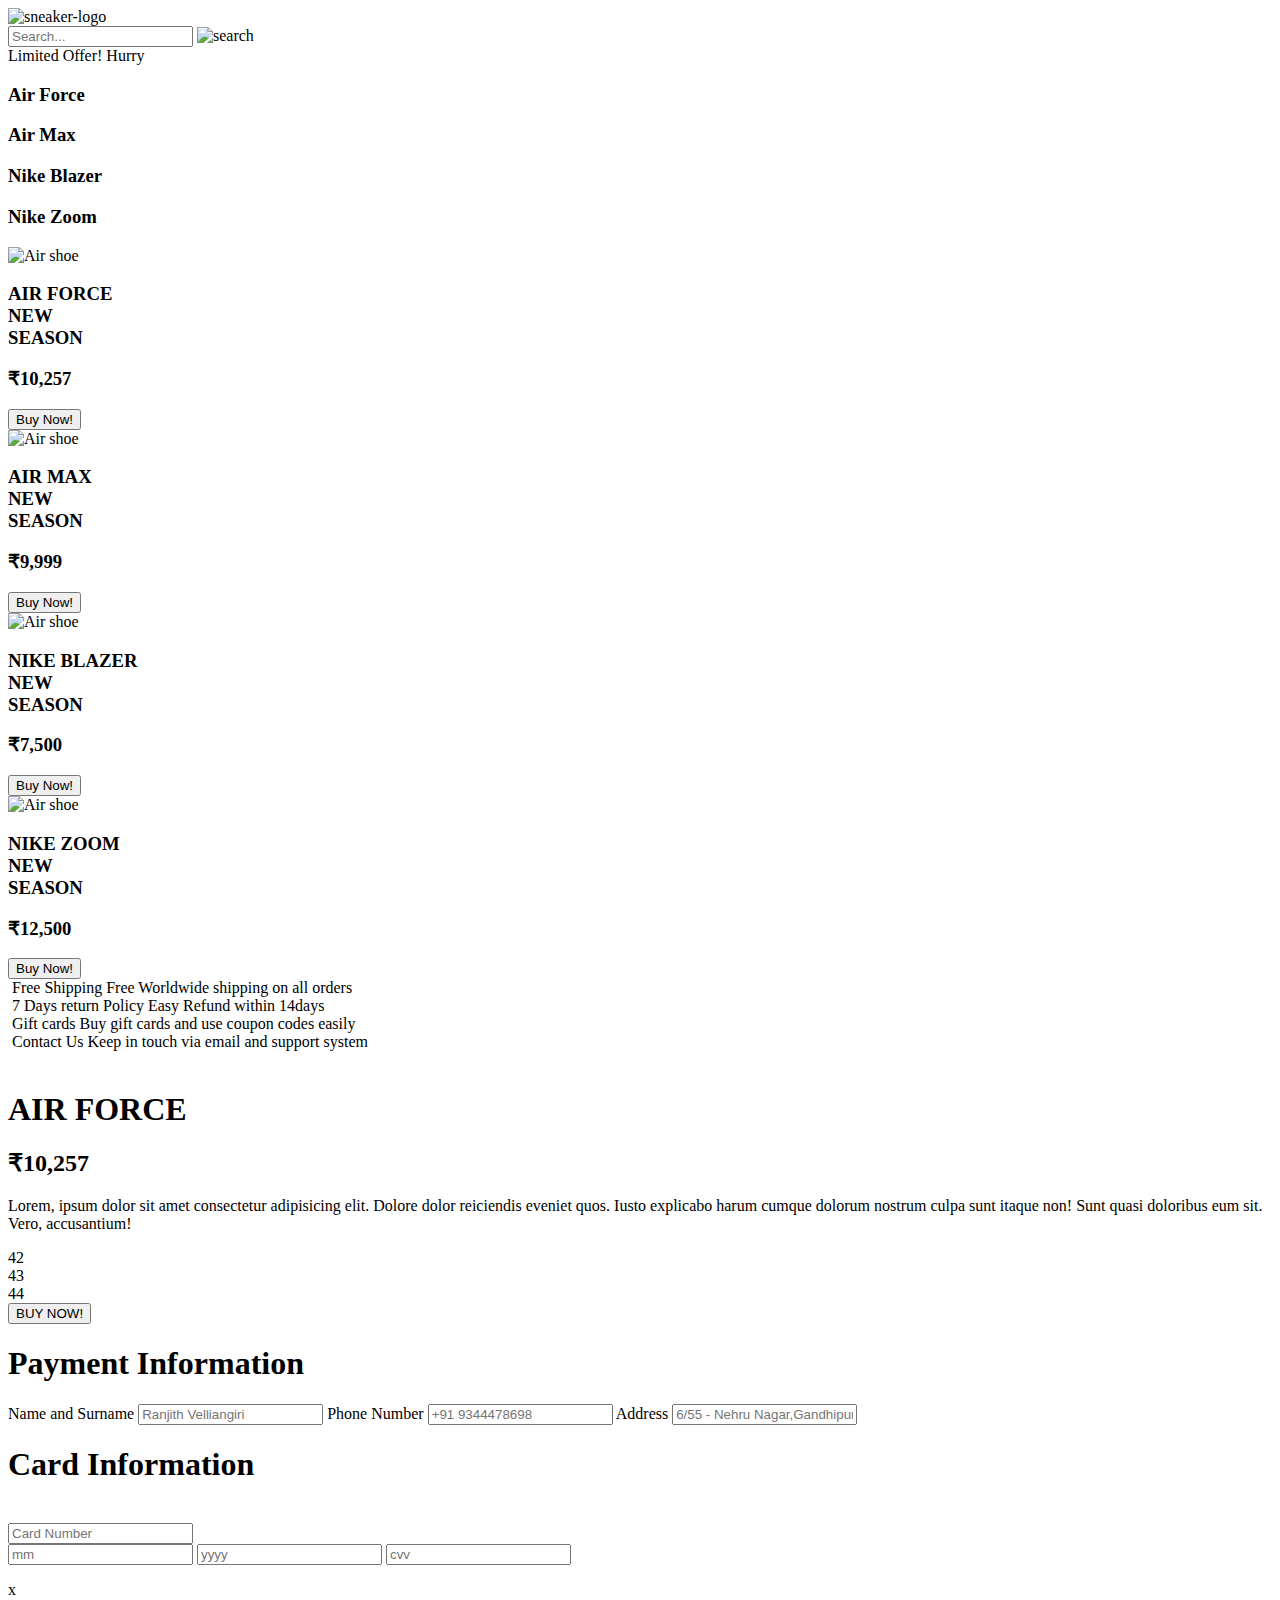
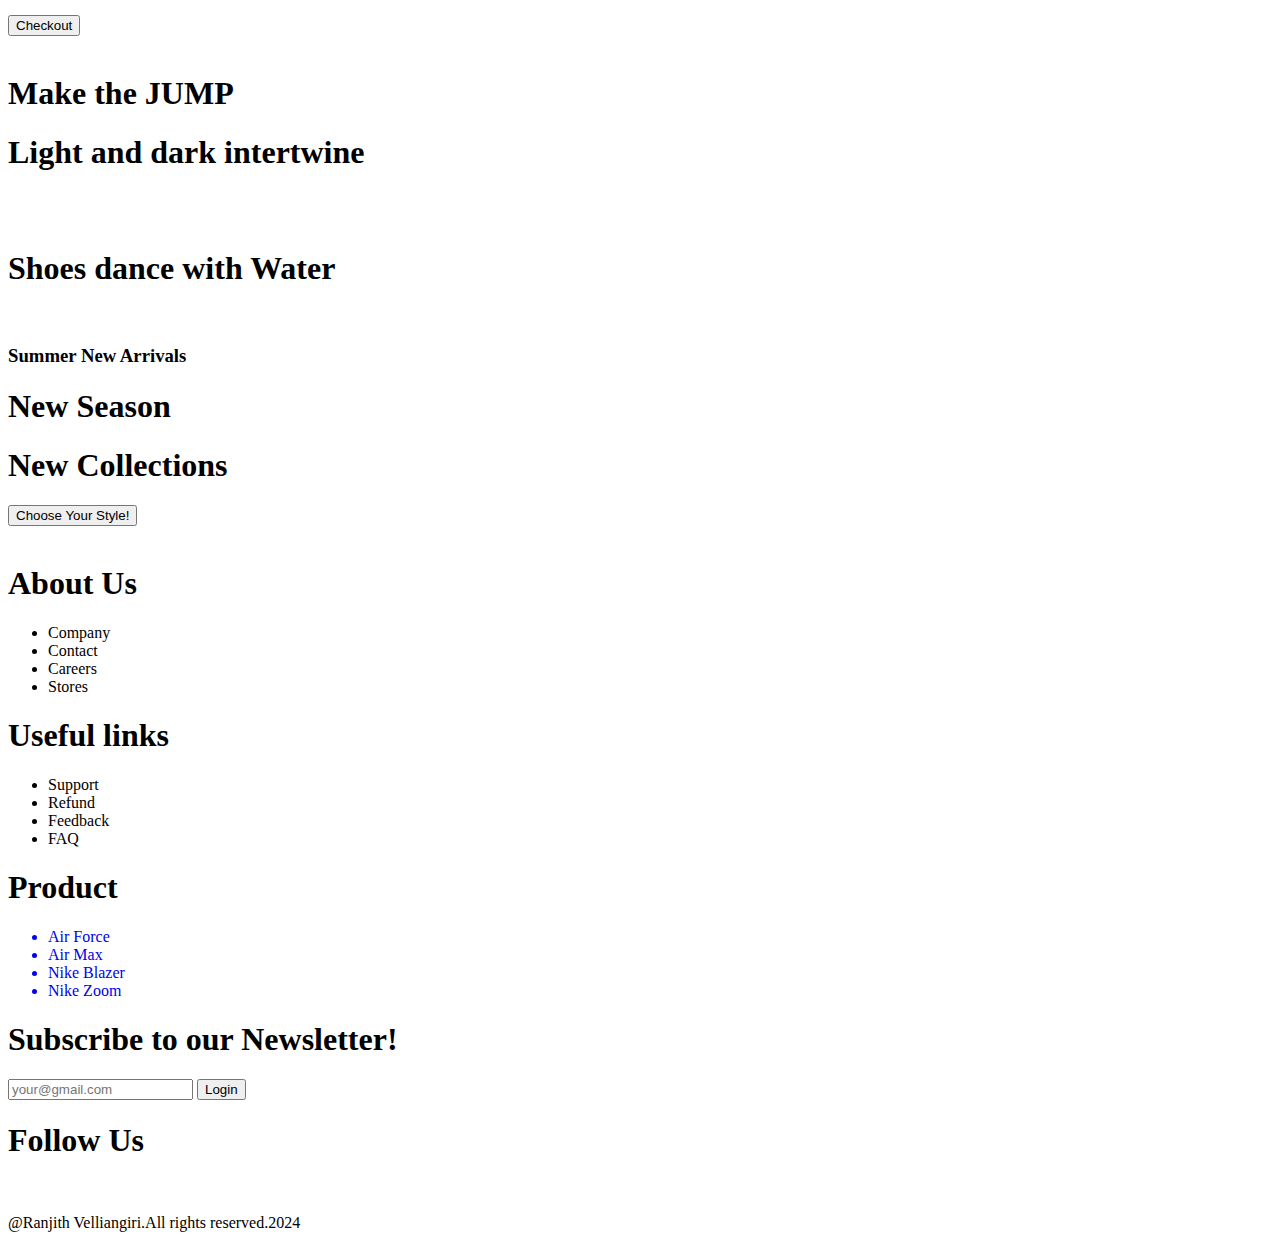
==== index.html @ 67de1637 "Add files via upload" ====
<!DOCTYPE html>
    <html lang="en">
        <head>
            <meta charset="UTF-8">
            <meta name="viewport" content="width=device-width initial-scale=1.0">
            <title>Nike Store</title>
            <link rel="stylesheet" href="E-Commerce/index.css">
        </head>
        <body>
            <nav id="nav">
                <div class="navTop">
                    <div class="navItem">
                        <img src="E-Commerce /image/logo.jpg" alt="sneaker-logo" class="logo">
                    </div>
                    <div class="navItem">
                        <div class="search">
                            <input type="search" placeholder="Search..." class="searchinput" id="input">
                            <img src="E-Commerce /image/search.jpg" alt="search" class="searchimage">
                        </div>
                    </div>
                    <div class="navItem">
                        <span>Limited Offer! Hurry</span>
                    </div>
                </div>
                <div class="navBottom">
                    <h3 class="menuitem">Air Force</h3>
                    <h3 class="menuitem">Air Max</h3>
                    <h3 class="menuitem">Nike Blazer</h3>
                    <h3 class="menuitem">Nike Zoom</h3>
                </div>
            </nav>
            
            <div class="slider">
                <div class="sliderwrapper">
                    <div class="slideritem">
                        <img src="E-Commerce /image/air-final.png" alt="Air shoe" class="slideimg">
                        <div class="sliderbg"></div>
                        <h3 class="slidertitle">AIR FORCE<br>NEW<br>SEASON</h3>
                        <h3 class="sliderprice">₹10,257</h3>
                        <a href="#product">
                        <button class="buybutton">Buy Now!</button>
                    </a>
                    </div>
                    <div class="slideritem">
                        <img src="E-Commerce /image/crater.png" alt="Air shoe" class="slideimg">
                        <div class="sliderbg"></div>
                        <h3 class="slidertitle">AIR MAX<br>NEW<br>SEASON</h3>
                        <h3 class="sliderprice">₹9,999</h3>
                        <a href="#product">
                        <button class="buybutton">Buy Now!</button>
                    </a>
                    </div>
                    <div class="slideritem">
                        <img src="E-Commerce /image/blazer.png" alt="Air shoe" class="slideimg">
                        <div class="sliderbg"></div>
                        <h3 class="slidertitle">NIKE BLAZER<br>NEW<br>SEASON</h3>
                        <h3 class="sliderprice">₹7,500</h3>
                        <a href="#product">
                        <button class="buybutton">Buy Now!</button>
                    </a>
                    </div>
                    <div class="slideritem">
                        <img src="E-Commerce /image/jordan.png" alt="Air shoe" class="slideimg">
                        <div class="sliderbg"></div>
                        <h3 class="slidertitle">NIKE ZOOM<br>NEW<br>SEASON</h3>
                        <h3 class="sliderprice">₹12,500</h3>
                        <a href="#product">
                        <button class="buybutton">Buy Now!</button>
                    </a>
                    </div>
                </div>
            </div>
            
            <div class="features">
                <div class="feature">
                    <img src="E-Commerce /image/shipping.png" alt="" class="featureimg">
                    <span class="featuretitle">Free Shipping</span>
                    <span class="featuredesc">Free Worldwide shipping on all orders</span>
                </div>
                <div class="feature">
                    <img src="E-Commerce /image/return.png" alt="" class="featureimg">
                    <span class="featuretitle">7 Days return Policy</span>
                    <span class="featuredesc">Easy Refund within 14days</span>
                </div>
                <div class="feature">
                    <img src="E-Commerce /image/gift.png" alt="" class="featureimg">
                    <span class="featuretitle">Gift cards</span>
                    <span class="featuredesc">Buy gift cards and use coupon codes easily</span>
                </div>
                <div class="feature">
                    <img src="E-Commerce /image/contact.png" alt="" class="featureimg">
                    <span class="featuretitle">Contact Us</span>
                    <span class="featuredesc">Keep in touch via email and support system</span>
                </div>
            </div>
            
            <div class="product" id="product">
                <img src="E-Commerce /image/air-final.png" alt="" class="productimg">
                <div class="productdetails">
                    <h1 class="productitle">AIR FORCE</h1>
                    <h2 class="productprice">₹10,257</h2>
                    <p class="productdesc">Lorem, ipsum dolor sit amet consectetur adipisicing elit. Dolore dolor reiciendis eveniet quos. Iusto explicabo harum cumque dolorum nostrum culpa sunt itaque non! Sunt quasi doloribus eum sit. Vero, accusantium!</p>
                
                <div class="colors">
                    <div class="color"></div>
                    <div class="color"></div>
                </div>
                <div class="sizes">
                    <div class="size">42</div>
                    <div class="size">43</div>
                    <div class="size">44</div>
                </div>
                <button class="productbutton">BUY NOW!</button>
            </div>
        </div>
        
        <div class="payment">
            <h1 class="paytitle">Payment Information</h1>
            <label>Name and Surname</label>
            <input type="text" placeholder="Ranjith Velliangiri" class="paymentinput">
            <label>Phone Number</label>
            <input type="text" placeholder="+91 9344478698" class="paymentinput">
            <label>Address</label>
            <input type="text" placeholder="6/55 - Nehru Nagar,Gandhipuram,Coimbatore,TamilNadu-641012" class="paymentinput">
            <h1 class="paytitle">Card Information</h1>
            <div class="cardicons">
                <img src="E-Commerce /image/visa.png" alt="" class="cardicon" width="40">
                <img src="E-Commerce /image/master.png" alt="" class="cardicon" width="40">
            </div>
            <input type="password" class="payinput" placeholder="Card Number">
            <div class="cardinfo">
                <input type="text" class="payinput-sm" placeholder="mm">
                <input type="text" class="payinput-sm" placeholder="yyyy">
                <input type="text" class="payinput-sm" placeholder="cvv">
                <p class="close">x</p>
            </div>
            <button class="paybutton">Checkout</button>
        </div>
        
        <div class="gallery">
            <div class="galleryitem">
                <img src="E-Commerce /image/gallery11.jpg" alt="" class="galleryimg">
                <h1 class="gallerytitle">Make the JUMP</h1>
            </div>
            <div class="galleryitem">
                <h1 class="gallerytitle">Light and dark intertwine</h1>
                <img src="E-Commerce /image/gallery22.jpg" alt="" class="galleryimg">
            </div>
            <div class="galleryitem">
                <img src="E-Commerce /image/gallery33.jpg" alt="" class="galleryimg">
                <h1 class="gallerytitle">Shoes dance with Water</h1>
            </div>
        </div>
        
        <div class="newseason">
            <div class="nsitem">
                <img src="E-Commerce /image/season1.jpg" alt="" class="nsimg">
            </div>
            <div class="nsitem">
                <h3 class="nstitle">Summer New Arrivals</h3>
                <h1 class="nstitle">New Season</h1>
                <h1 class="nstitle">New Collections</h1>
                <a href="#nav">
                <button class="nsbutton">Choose Your Style!</button>
            </a>
            </div>
            <div class="nsitem">
                <img src="E-Commerce /image/season2.jpg" alt="" class="nsimg">
            </div>
        </div>
        
        <footer>
            <div class="footerleft">
                <div class="fmenu">
                    <h1 class="menutitle">About Us</h1>
                    <ul class="flist">
                        <li class="listitem">Company</li>
                        <li class="listitem">Contact</li>
                        <li class="listitem">Careers</li>
                        <li class="listitem">Stores</li>
                    </ul>
                </div>
                
                <div class="fmenu">
                    <h1 class="menutitle">Useful links</h1>
                    <ul class="flist">
                        <li class="listitem">Support</li>
                        <li class="listitem">Refund</li>
                        <li class="listitem">Feedback</li>
                        <li class="listitem">FAQ</li>
                    </ul>
                </div>
                <div class="fmenu">
                    <h1 class="menutitle">Product</h1>
                    <ul class="flist">
                        <a href="#product" style="text-decoration: none;">
                        <li class="listitem1">Air Force</li>
                    </a>
                        <a href="#product" style="text-decoration: none;">
                        <li class="listitem1">Air Max</li>
                    </a>
                        <a href="#product" style="text-decoration: none;">
                        <li class="listitem1">Nike Blazer</li>
                    </a>
                        <a href="#product" style="text-decoration: none;">
                        <li class="listitem1">Nike Zoom</li>
                    </a>
                    </ul>
                </div>
            </div>
            <div class="footerright">
                <div class="footermenu">
                    <h1 class="footertitle">Subscribe to our Newsletter!</h1>
                    <input type="email" class="mail" placeholder="your@gmail.com">
                    <button class="footerbutton">Login</button>
                </div>
                <div class="footermenu">
                    <h1 class="footertitleimg">Follow Us</h1>
                    <img src="E-Commerce /image/twitter.png" alt="" class="footerimg">
                    <img src="E-Commerce /image/facebook.png" alt="" class="footerimg">
                    <img src="E-Commerce /image/instagram.png" alt="" class="footerimg">
                    <img src="E-Commerce /image/whatsapp.png" alt="" class="footerimg">
                </div>
                <p class="copyrights">@Ranjith Velliangiri.All rights reserved.2024</p>
            </div>
        </footer>
            <script src="E-Commerce/index.js"></script>
        </body>
    </html>
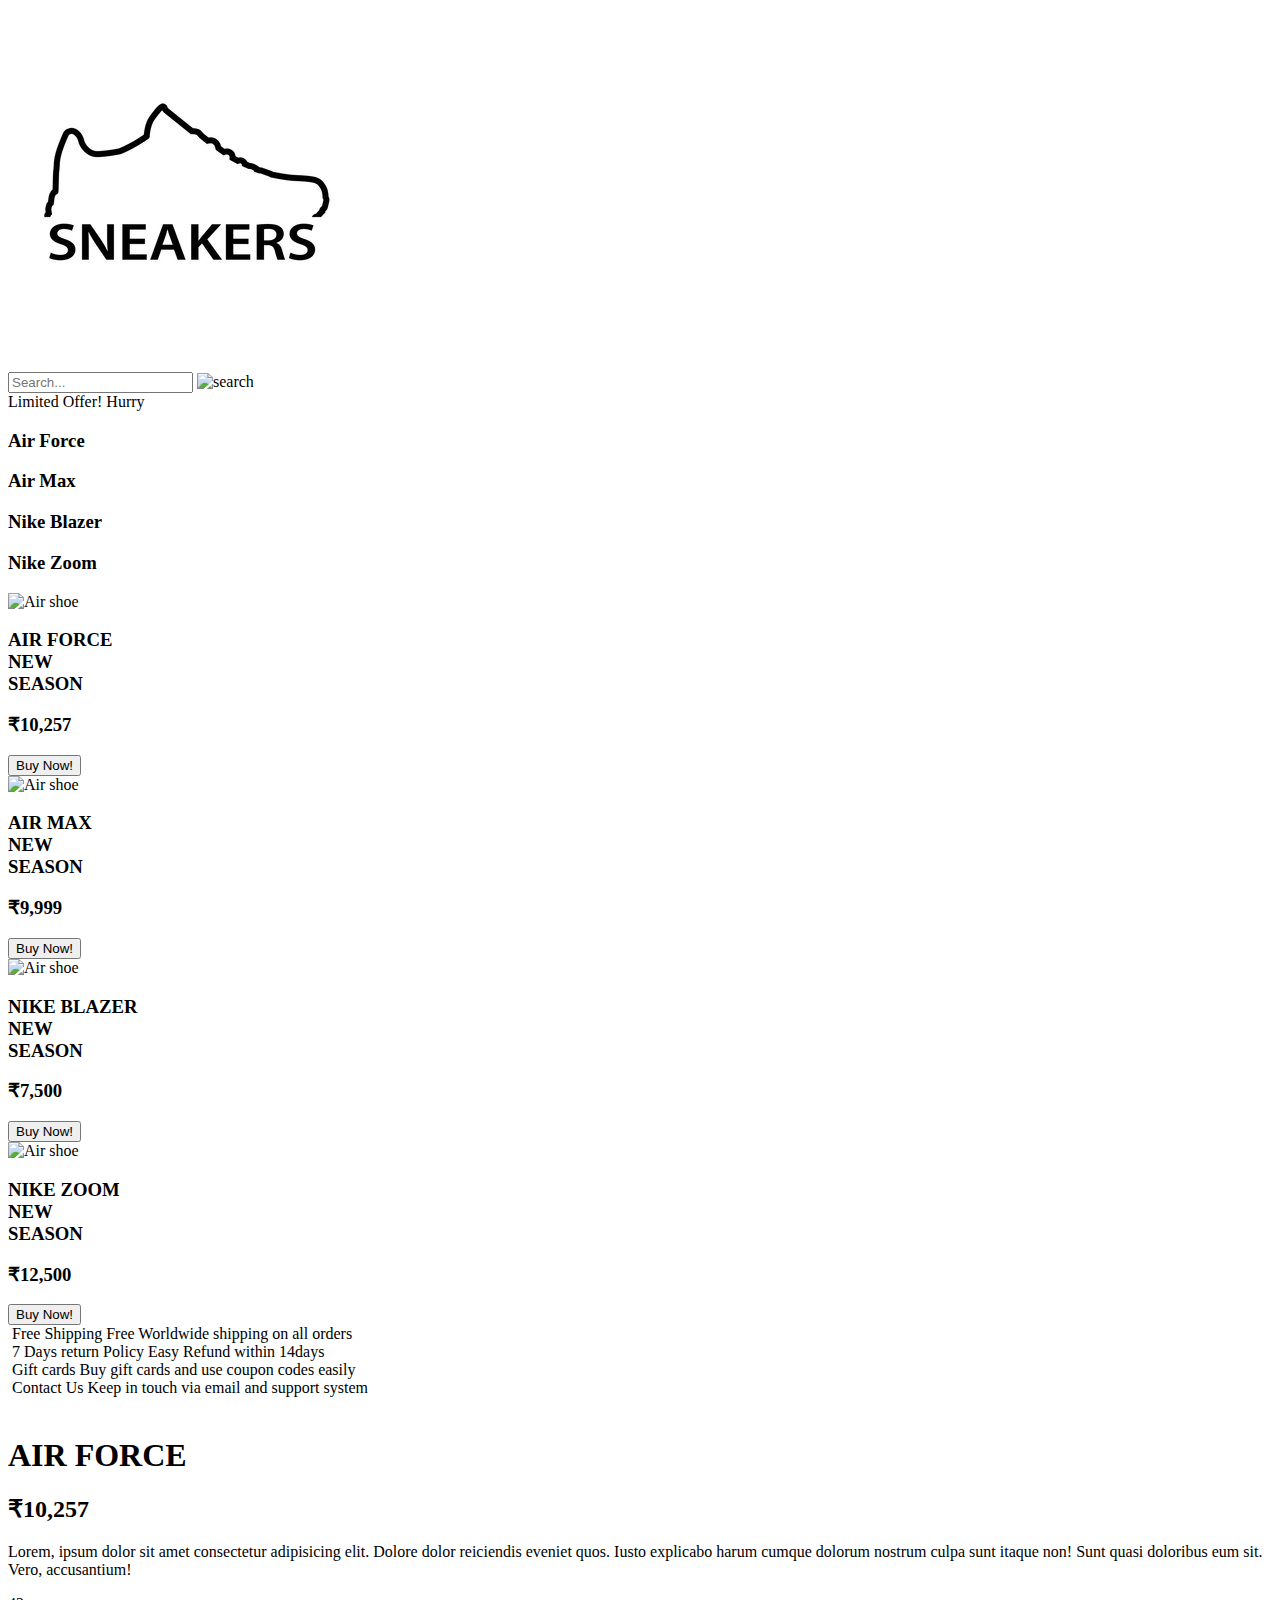
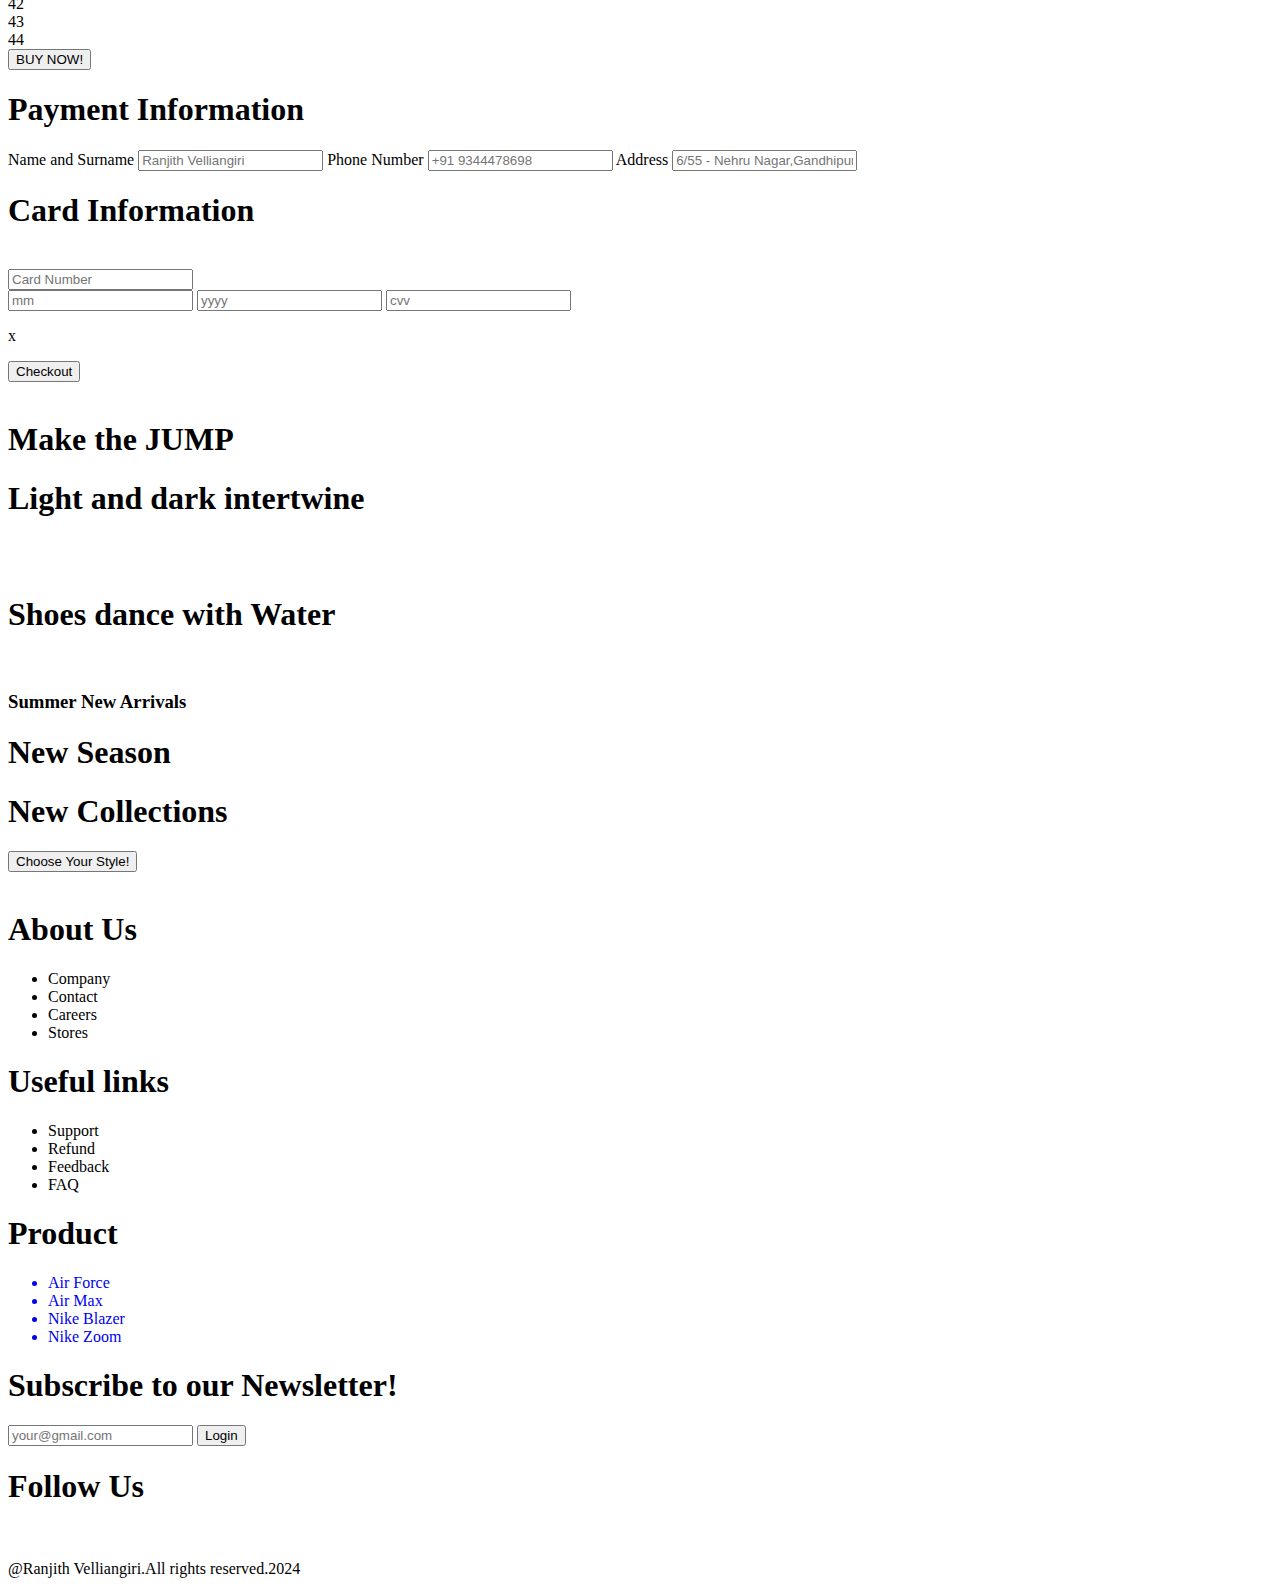
==== commit a8087dc9: "index.html" ====
--- a/index.html
+++ b/index.html
@@ -10,12 +10,12 @@
             <nav id="nav">
                 <div class="navTop">
                     <div class="navItem">
-                        <img src="E-Commerce /image/logo.jpg" alt="sneaker-logo" class="logo">
+                        <img src="/image/logo.jpg" alt="sneaker-logo" class="logo">
                     </div>
                     <div class="navItem">
                         <div class="search">
                             <input type="search" placeholder="Search..." class="searchinput" id="input">
-                            <img src="E-Commerce /image/search.jpg" alt="search" class="searchimage">
+                            <img src="E-Commerce/image/search.jpg" alt="search" class="searchimage">
                         </div>
                     </div>
                     <div class="navItem">
@@ -33,7 +33,7 @@
             <div class="slider">
                 <div class="sliderwrapper">
                     <div class="slideritem">
-                        <img src="E-Commerce /image/air-final.png" alt="Air shoe" class="slideimg">
+                        <img src="E-Commerce/image/air-final.png" alt="Air shoe" class="slideimg">
                         <div class="sliderbg"></div>
                         <h3 class="slidertitle">AIR FORCE<br>NEW<br>SEASON</h3>
                         <h3 class="sliderprice">₹10,257</h3>
@@ -42,7 +42,7 @@
                     </a>
                     </div>
                     <div class="slideritem">
-                        <img src="E-Commerce /image/crater.png" alt="Air shoe" class="slideimg">
+                        <img src="E-Commerce/image/crater.png" alt="Air shoe" class="slideimg">
                         <div class="sliderbg"></div>
                         <h3 class="slidertitle">AIR MAX<br>NEW<br>SEASON</h3>
                         <h3 class="sliderprice">₹9,999</h3>
@@ -51,7 +51,7 @@
                     </a>
                     </div>
                     <div class="slideritem">
-                        <img src="E-Commerce /image/blazer.png" alt="Air shoe" class="slideimg">
+                        <img src="E-Commerce/image/blazer.png" alt="Air shoe" class="slideimg">
                         <div class="sliderbg"></div>
                         <h3 class="slidertitle">NIKE BLAZER<br>NEW<br>SEASON</h3>
                         <h3 class="sliderprice">₹7,500</h3>
@@ -60,7 +60,7 @@
                     </a>
                     </div>
                     <div class="slideritem">
-                        <img src="E-Commerce /image/jordan.png" alt="Air shoe" class="slideimg">
+                        <img src="E-Commerce/image/jordan.png" alt="Air shoe" class="slideimg">
                         <div class="sliderbg"></div>
                         <h3 class="slidertitle">NIKE ZOOM<br>NEW<br>SEASON</h3>
                         <h3 class="sliderprice">₹12,500</h3>
@@ -73,29 +73,29 @@
             
             <div class="features">
                 <div class="feature">
-                    <img src="E-Commerce /image/shipping.png" alt="" class="featureimg">
+                    <img src="E-Commerce/image/shipping.png" alt="" class="featureimg">
                     <span class="featuretitle">Free Shipping</span>
                     <span class="featuredesc">Free Worldwide shipping on all orders</span>
                 </div>
                 <div class="feature">
-                    <img src="E-Commerce /image/return.png" alt="" class="featureimg">
+                    <img src="E-Commerce/image/return.png" alt="" class="featureimg">
                     <span class="featuretitle">7 Days return Policy</span>
                     <span class="featuredesc">Easy Refund within 14days</span>
                 </div>
                 <div class="feature">
-                    <img src="E-Commerce /image/gift.png" alt="" class="featureimg">
+                    <img src="E-Commerce/image/gift.png" alt="" class="featureimg">
                     <span class="featuretitle">Gift cards</span>
                     <span class="featuredesc">Buy gift cards and use coupon codes easily</span>
                 </div>
                 <div class="feature">
-                    <img src="E-Commerce /image/contact.png" alt="" class="featureimg">
+                    <img src="E-Commerce/image/contact.png" alt="" class="featureimg">
                     <span class="featuretitle">Contact Us</span>
                     <span class="featuredesc">Keep in touch via email and support system</span>
                 </div>
             </div>
             
             <div class="product" id="product">
-                <img src="E-Commerce /image/air-final.png" alt="" class="productimg">
+                <img src="E-Commerce/image/air-final.png" alt="" class="productimg">
                 <div class="productdetails">
                     <h1 class="productitle">AIR FORCE</h1>
                     <h2 class="productprice">₹10,257</h2>
@@ -124,8 +124,8 @@
             <input type="text" placeholder="6/55 - Nehru Nagar,Gandhipuram,Coimbatore,TamilNadu-641012" class="paymentinput">
             <h1 class="paytitle">Card Information</h1>
             <div class="cardicons">
-                <img src="E-Commerce /image/visa.png" alt="" class="cardicon" width="40">
-                <img src="E-Commerce /image/master.png" alt="" class="cardicon" width="40">
+                <img src="E-Commerce/image/visa.png" alt="" class="cardicon" width="40">
+                <img src="E-Commerce/image/master.png" alt="" class="cardicon" width="40">
             </div>
             <input type="password" class="payinput" placeholder="Card Number">
             <div class="cardinfo">
@@ -139,22 +139,22 @@
         
         <div class="gallery">
             <div class="galleryitem">
-                <img src="E-Commerce /image/gallery11.jpg" alt="" class="galleryimg">
+                <img src="E-Commerce/image/gallery11.jpg" alt="" class="galleryimg">
                 <h1 class="gallerytitle">Make the JUMP</h1>
             </div>
             <div class="galleryitem">
                 <h1 class="gallerytitle">Light and dark intertwine</h1>
-                <img src="E-Commerce /image/gallery22.jpg" alt="" class="galleryimg">
+                <img src="E-Commerce/image/gallery22.jpg" alt="" class="galleryimg">
             </div>
             <div class="galleryitem">
-                <img src="E-Commerce /image/gallery33.jpg" alt="" class="galleryimg">
+                <img src="E-Commerce/image/gallery33.jpg" alt="" class="galleryimg">
                 <h1 class="gallerytitle">Shoes dance with Water</h1>
             </div>
         </div>
         
         <div class="newseason">
             <div class="nsitem">
-                <img src="E-Commerce /image/season1.jpg" alt="" class="nsimg">
+                <img src="E-Commerce/image/season1.jpg" alt="" class="nsimg">
             </div>
             <div class="nsitem">
                 <h3 class="nstitle">Summer New Arrivals</h3>
@@ -165,7 +165,7 @@
             </a>
             </div>
             <div class="nsitem">
-                <img src="E-Commerce /image/season2.jpg" alt="" class="nsimg">
+                <img src="E-Commerce/image/season2.jpg" alt="" class="nsimg">
             </div>
         </div>
         
@@ -216,10 +216,10 @@
                 </div>
                 <div class="footermenu">
                     <h1 class="footertitleimg">Follow Us</h1>
-                    <img src="E-Commerce /image/twitter.png" alt="" class="footerimg">
-                    <img src="E-Commerce /image/facebook.png" alt="" class="footerimg">
-                    <img src="E-Commerce /image/instagram.png" alt="" class="footerimg">
-                    <img src="E-Commerce /image/whatsapp.png" alt="" class="footerimg">
+                    <img src="E-Commerce/image/twitter.png" alt="" class="footerimg">
+                    <img src="E-Commerce/image/facebook.png" alt="" class="footerimg">
+                    <img src="E-Commerce/image/instagram.png" alt="" class="footerimg">
+                    <img src="E-Commerce/image/whatsapp.png" alt="" class="footerimg">
                 </div>
                 <p class="copyrights">@Ranjith Velliangiri.All rights reserved.2024</p>
             </div>
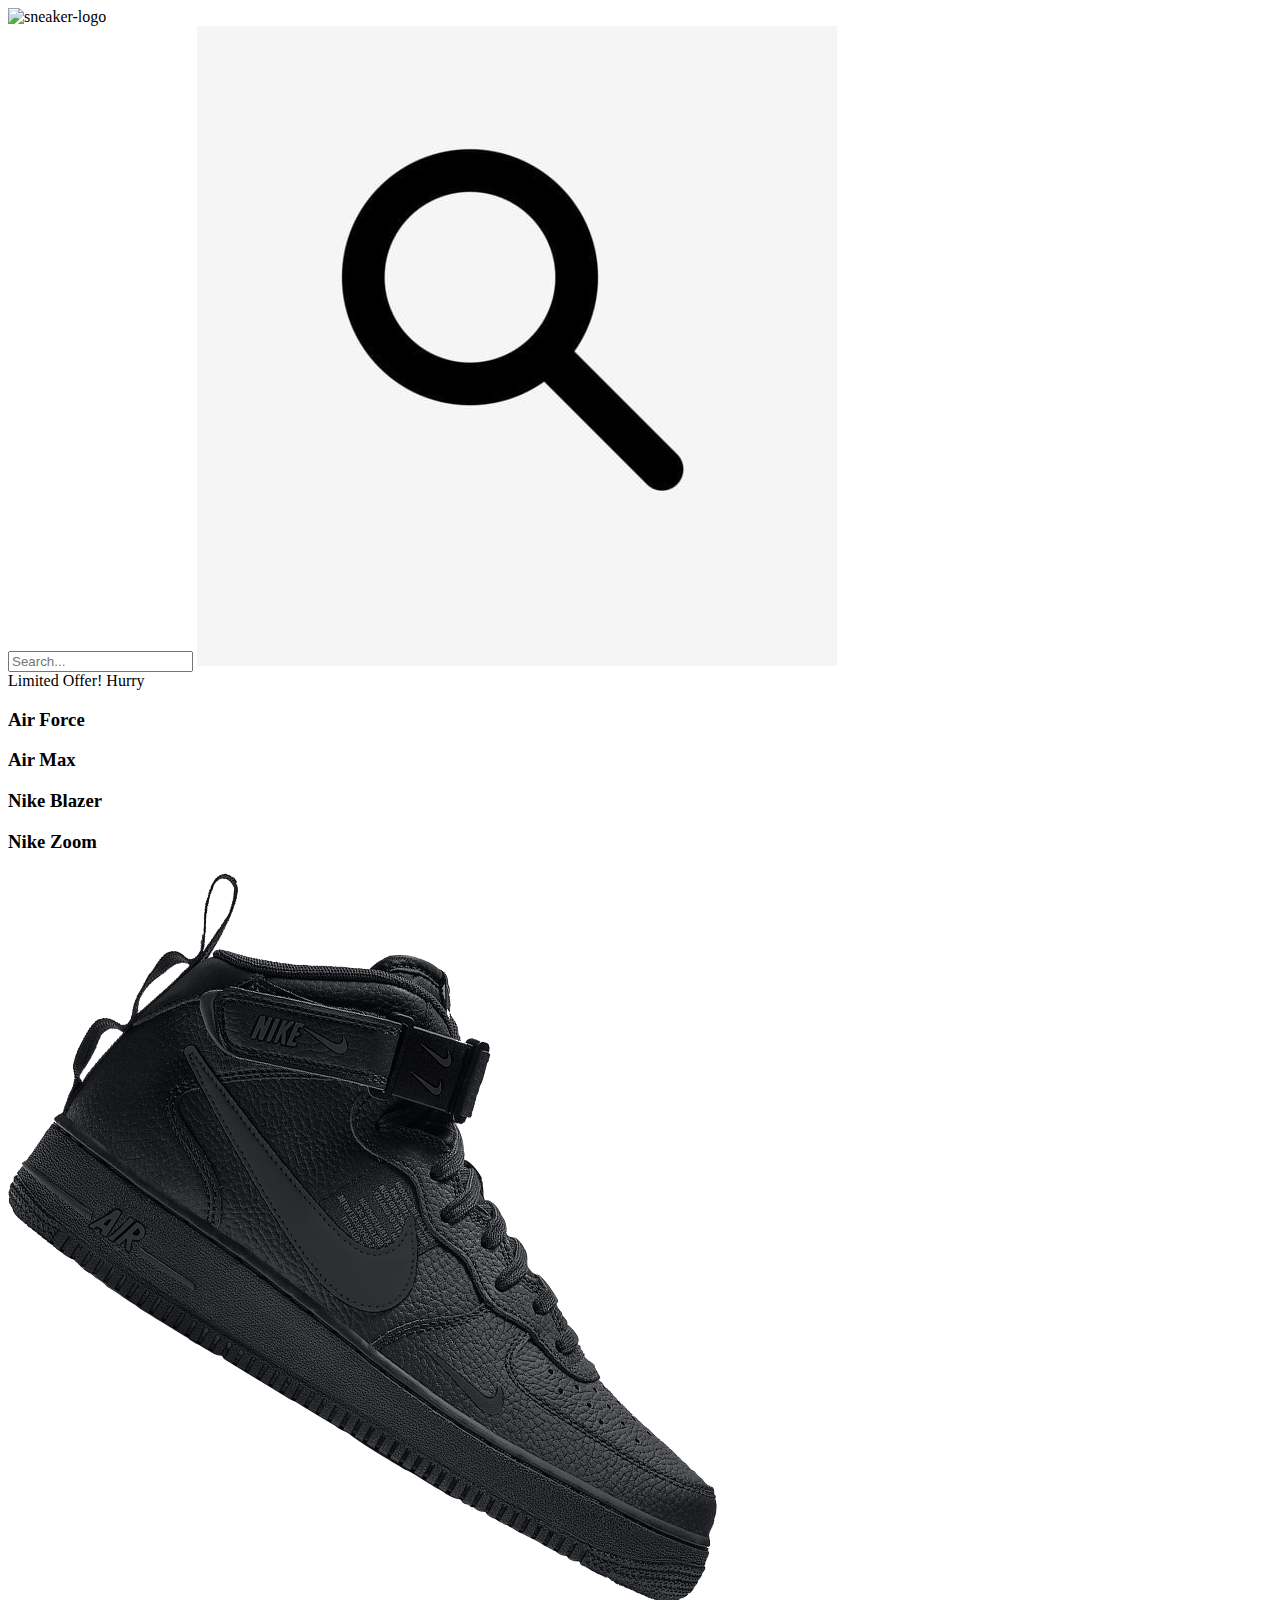
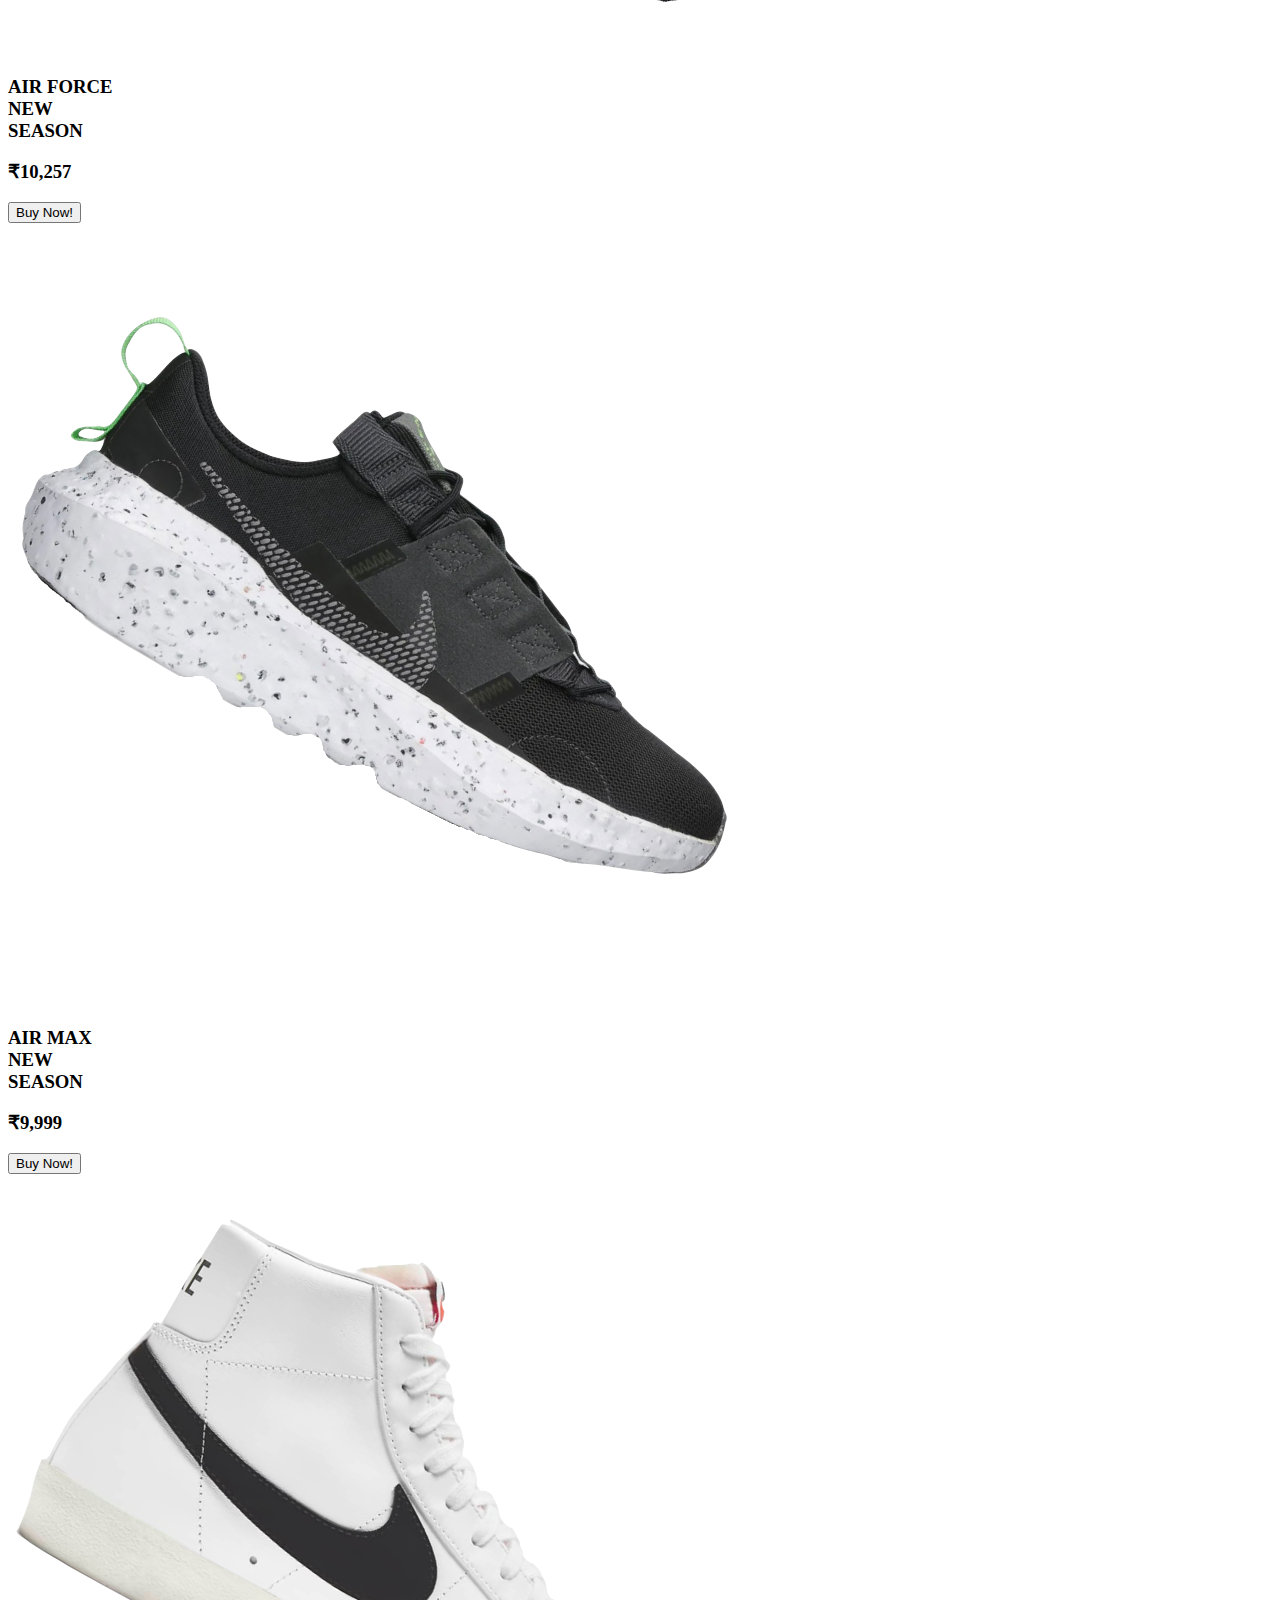
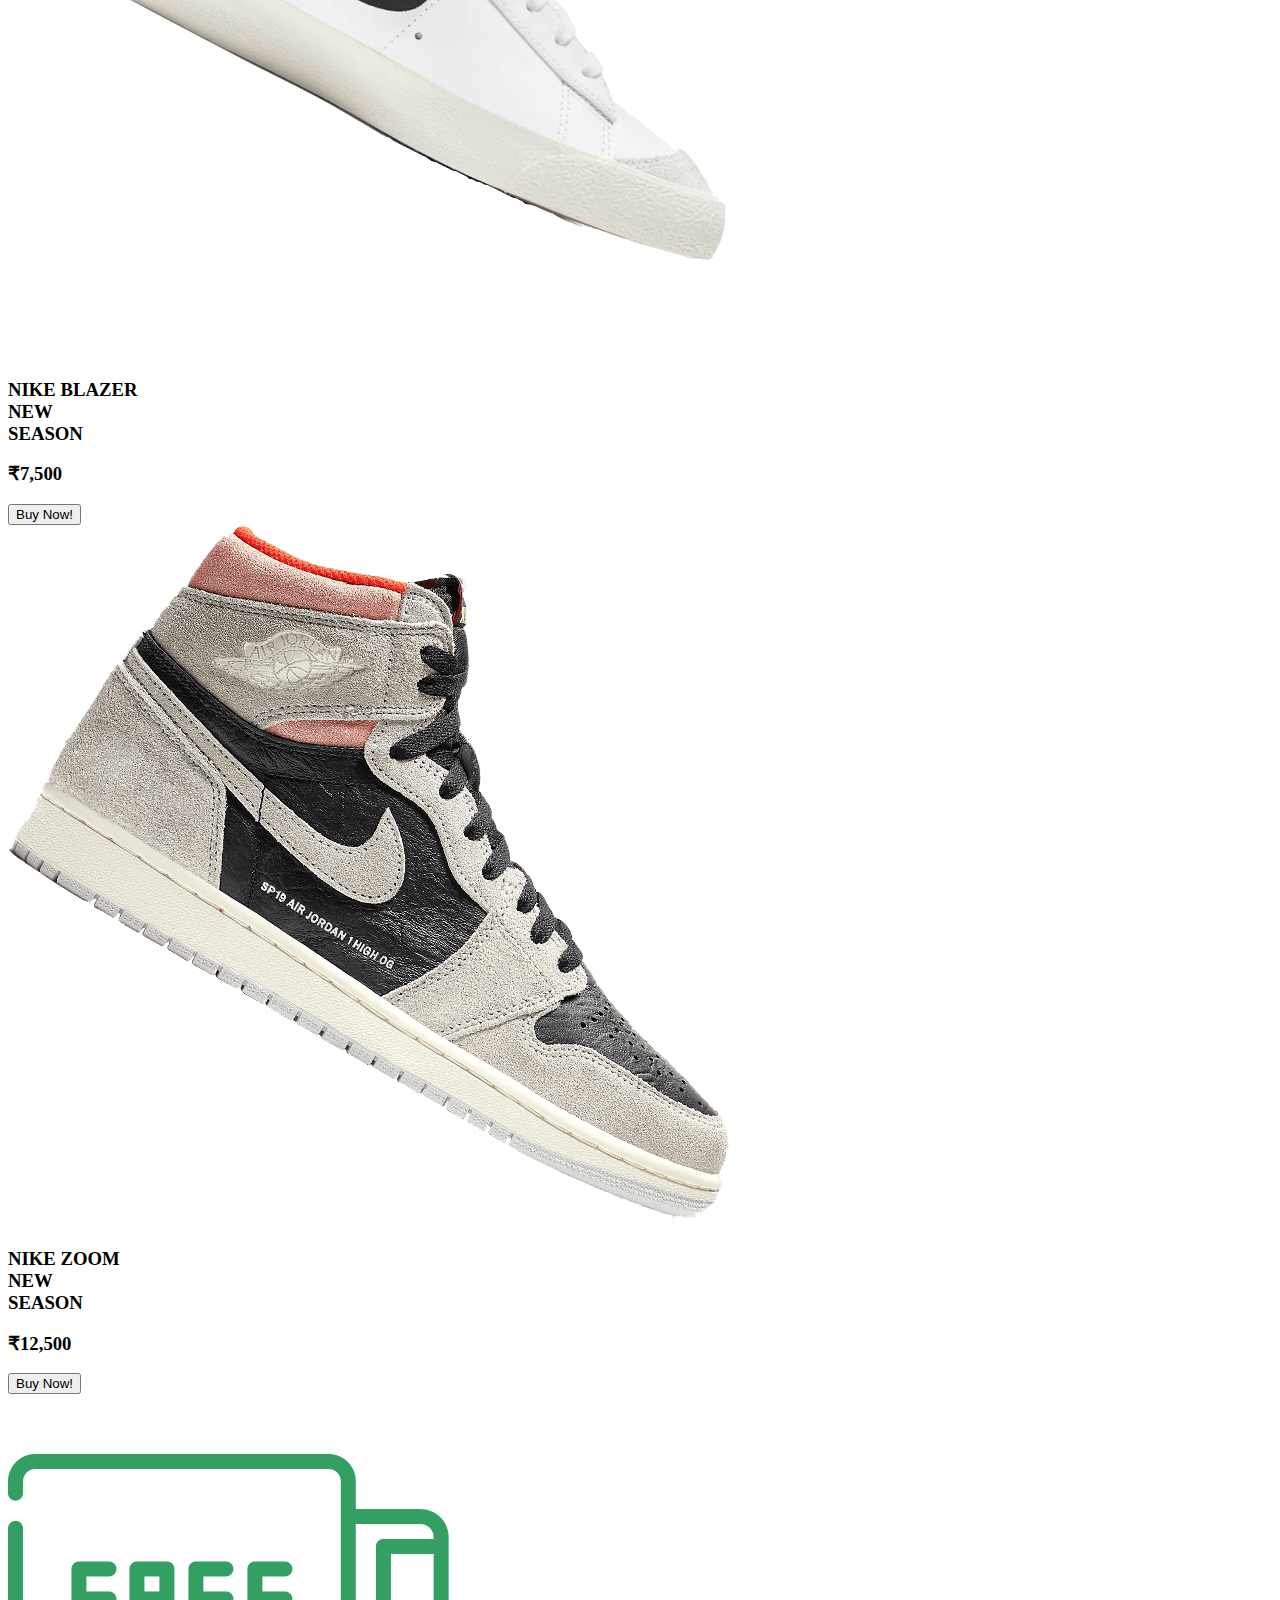
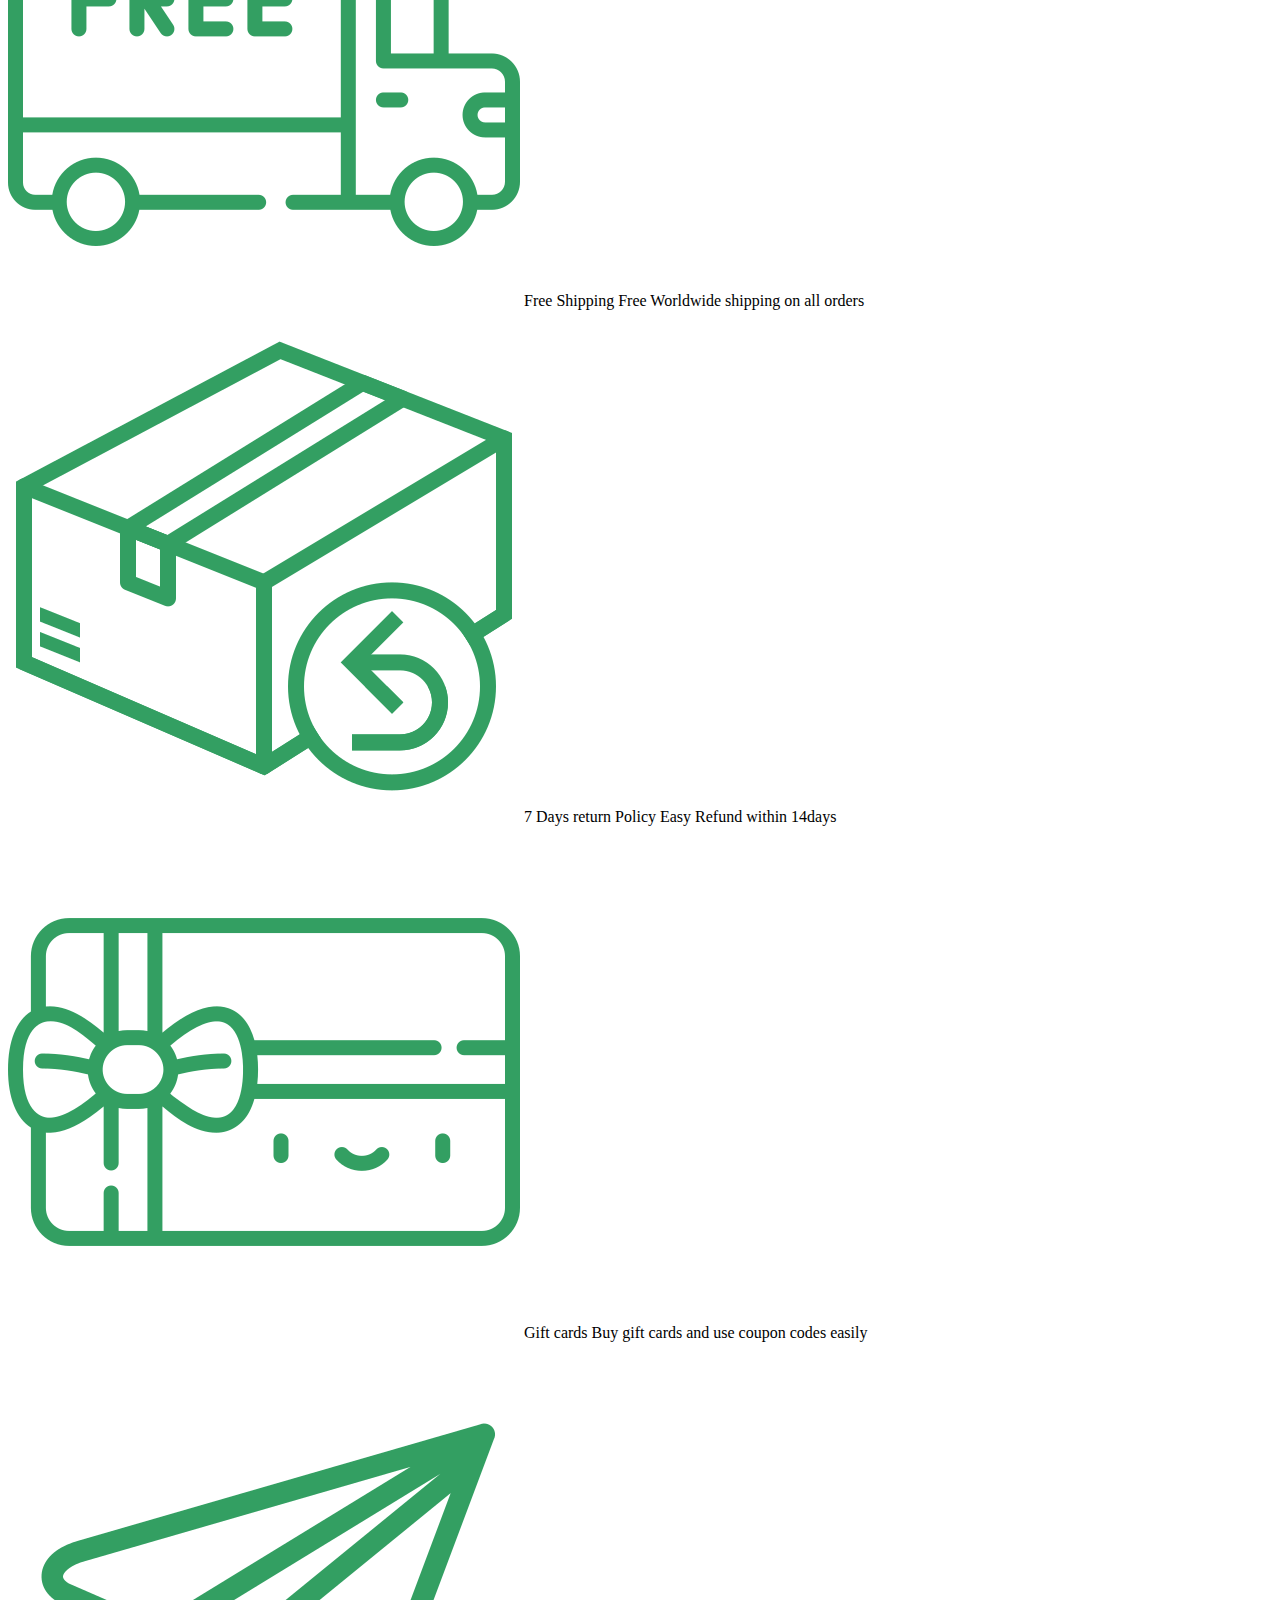
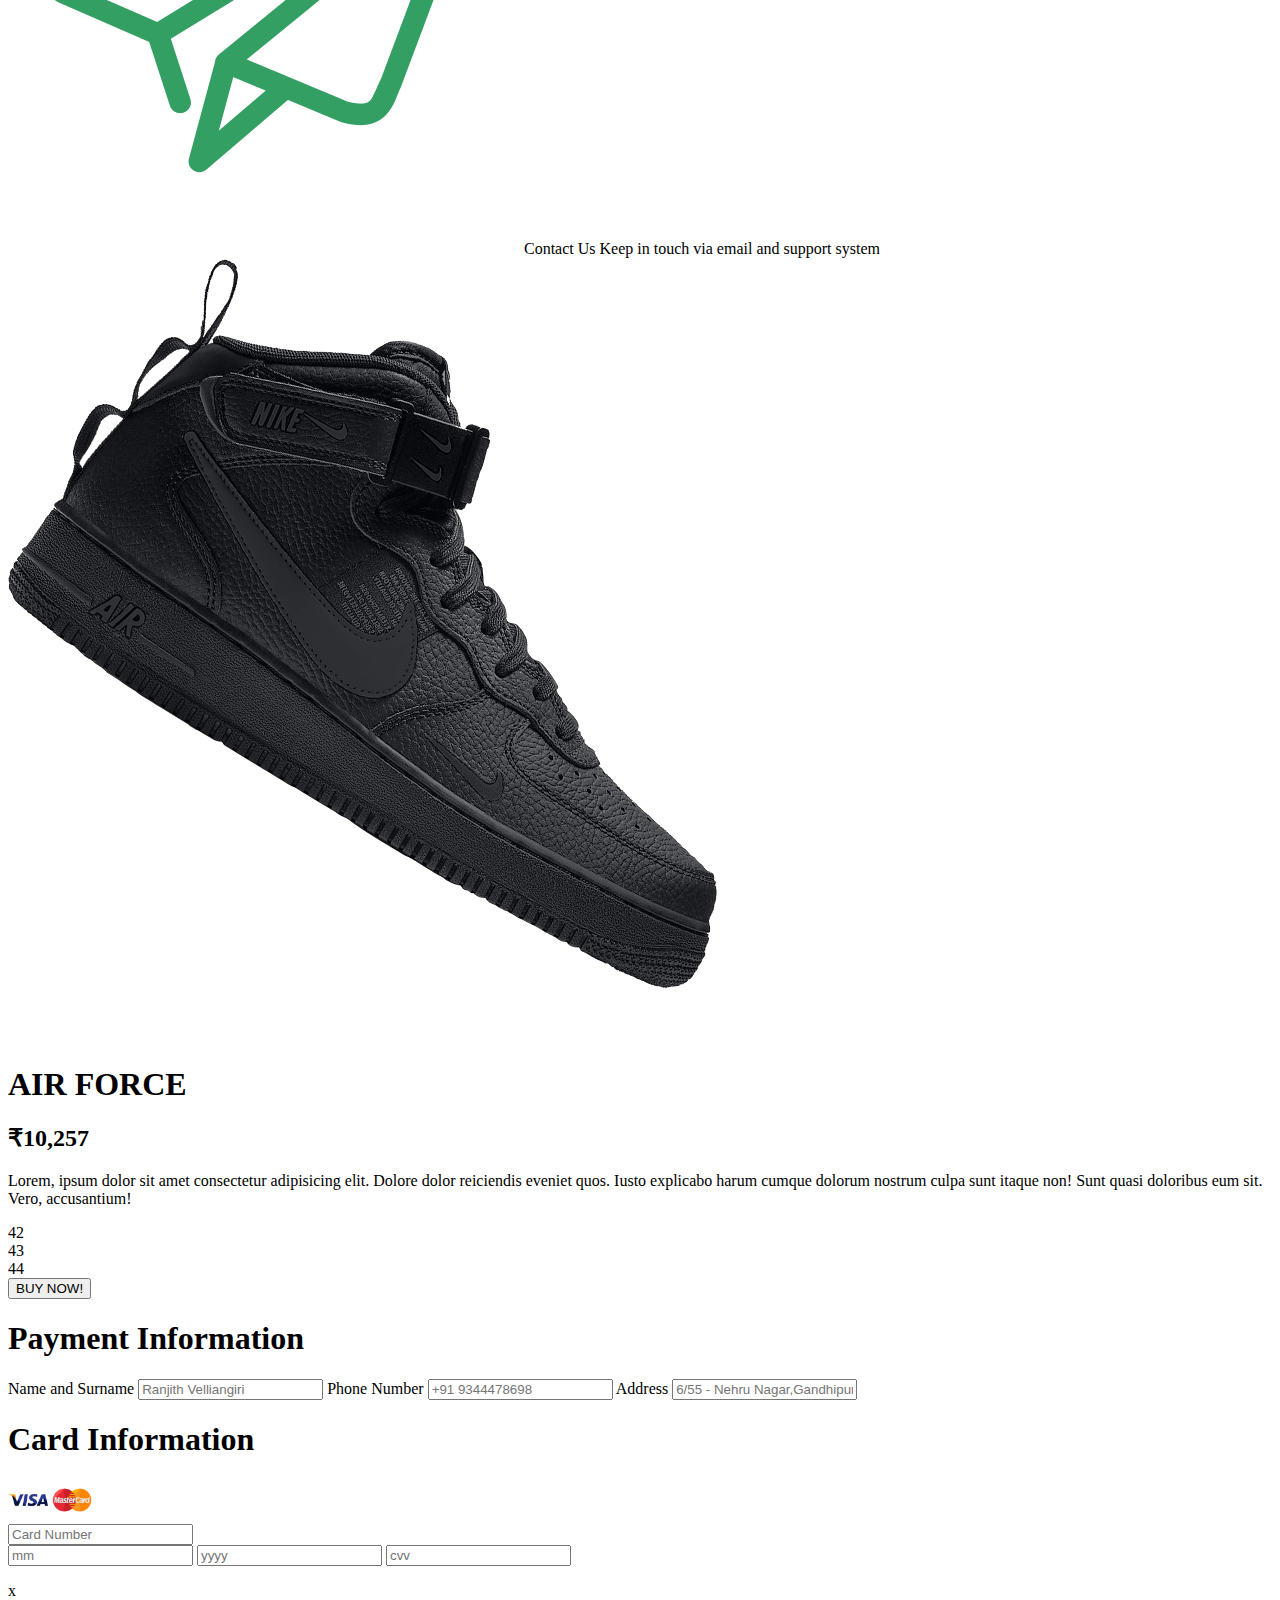
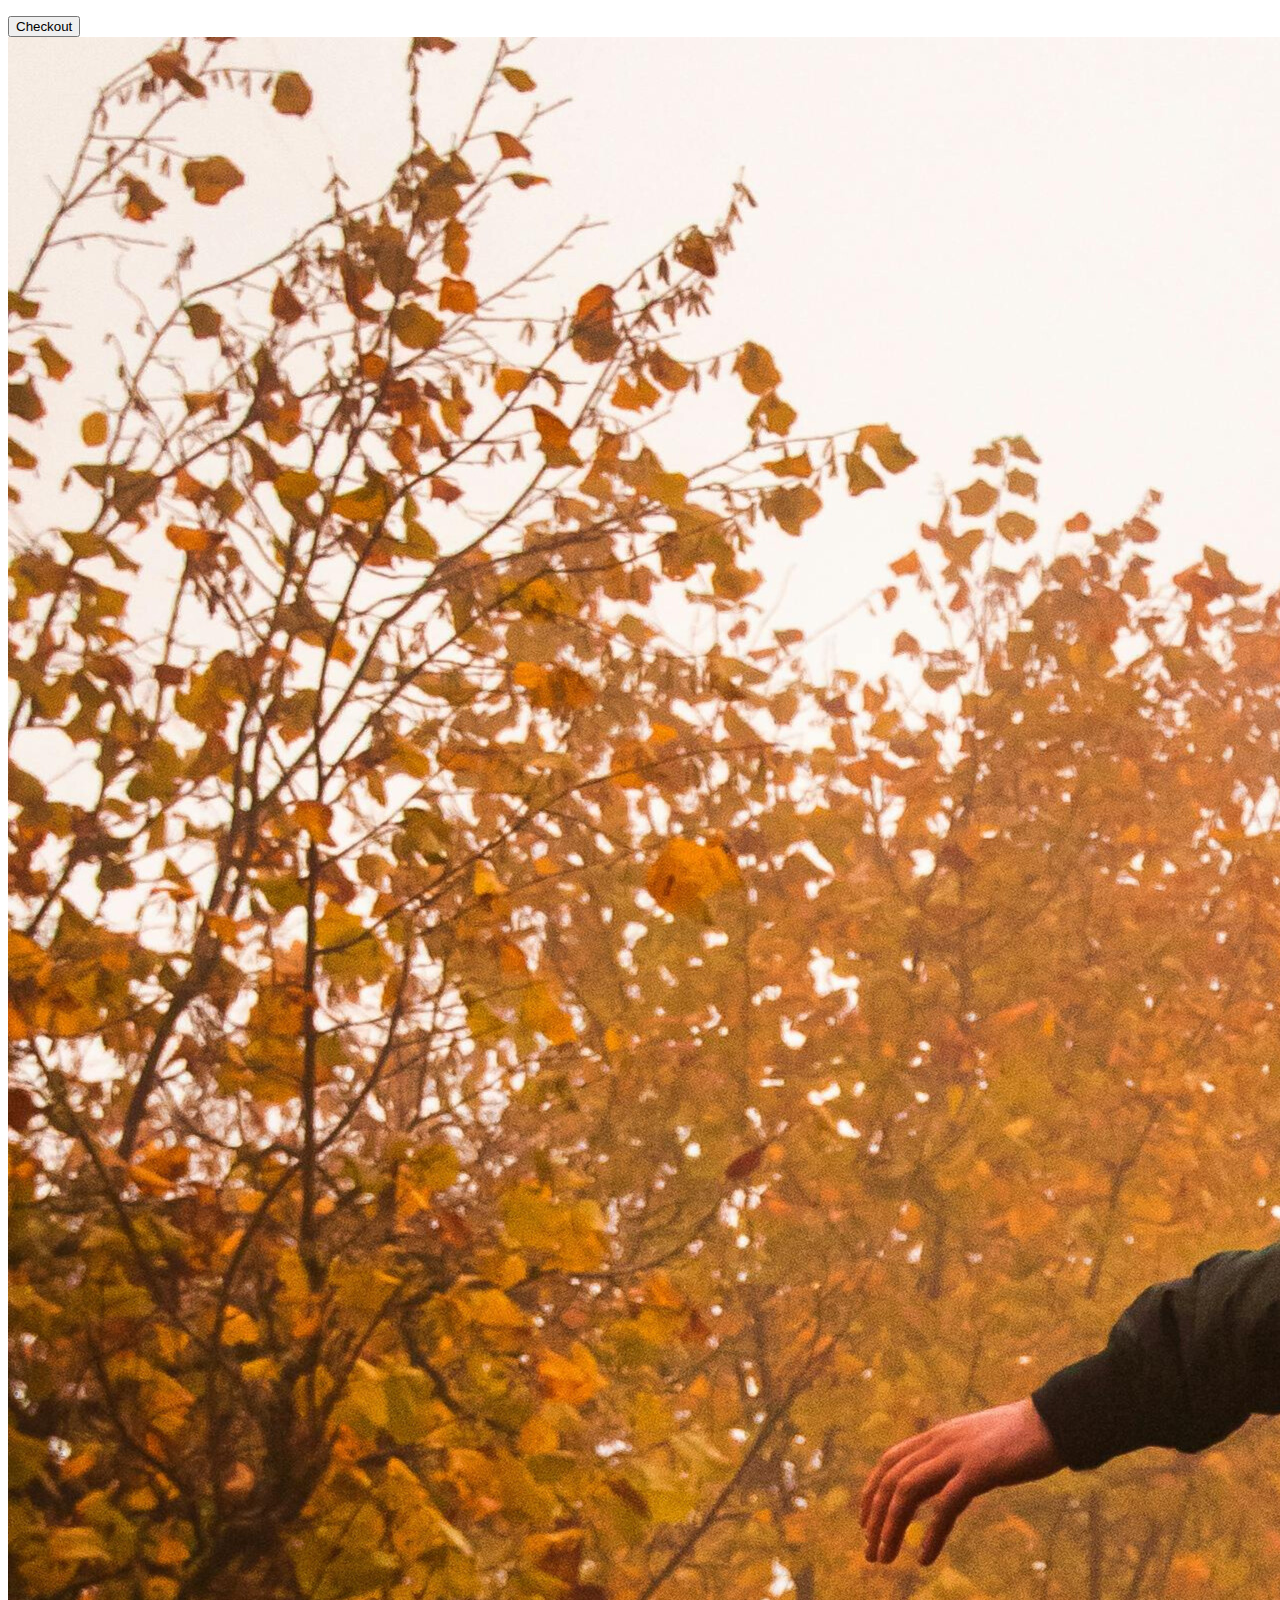
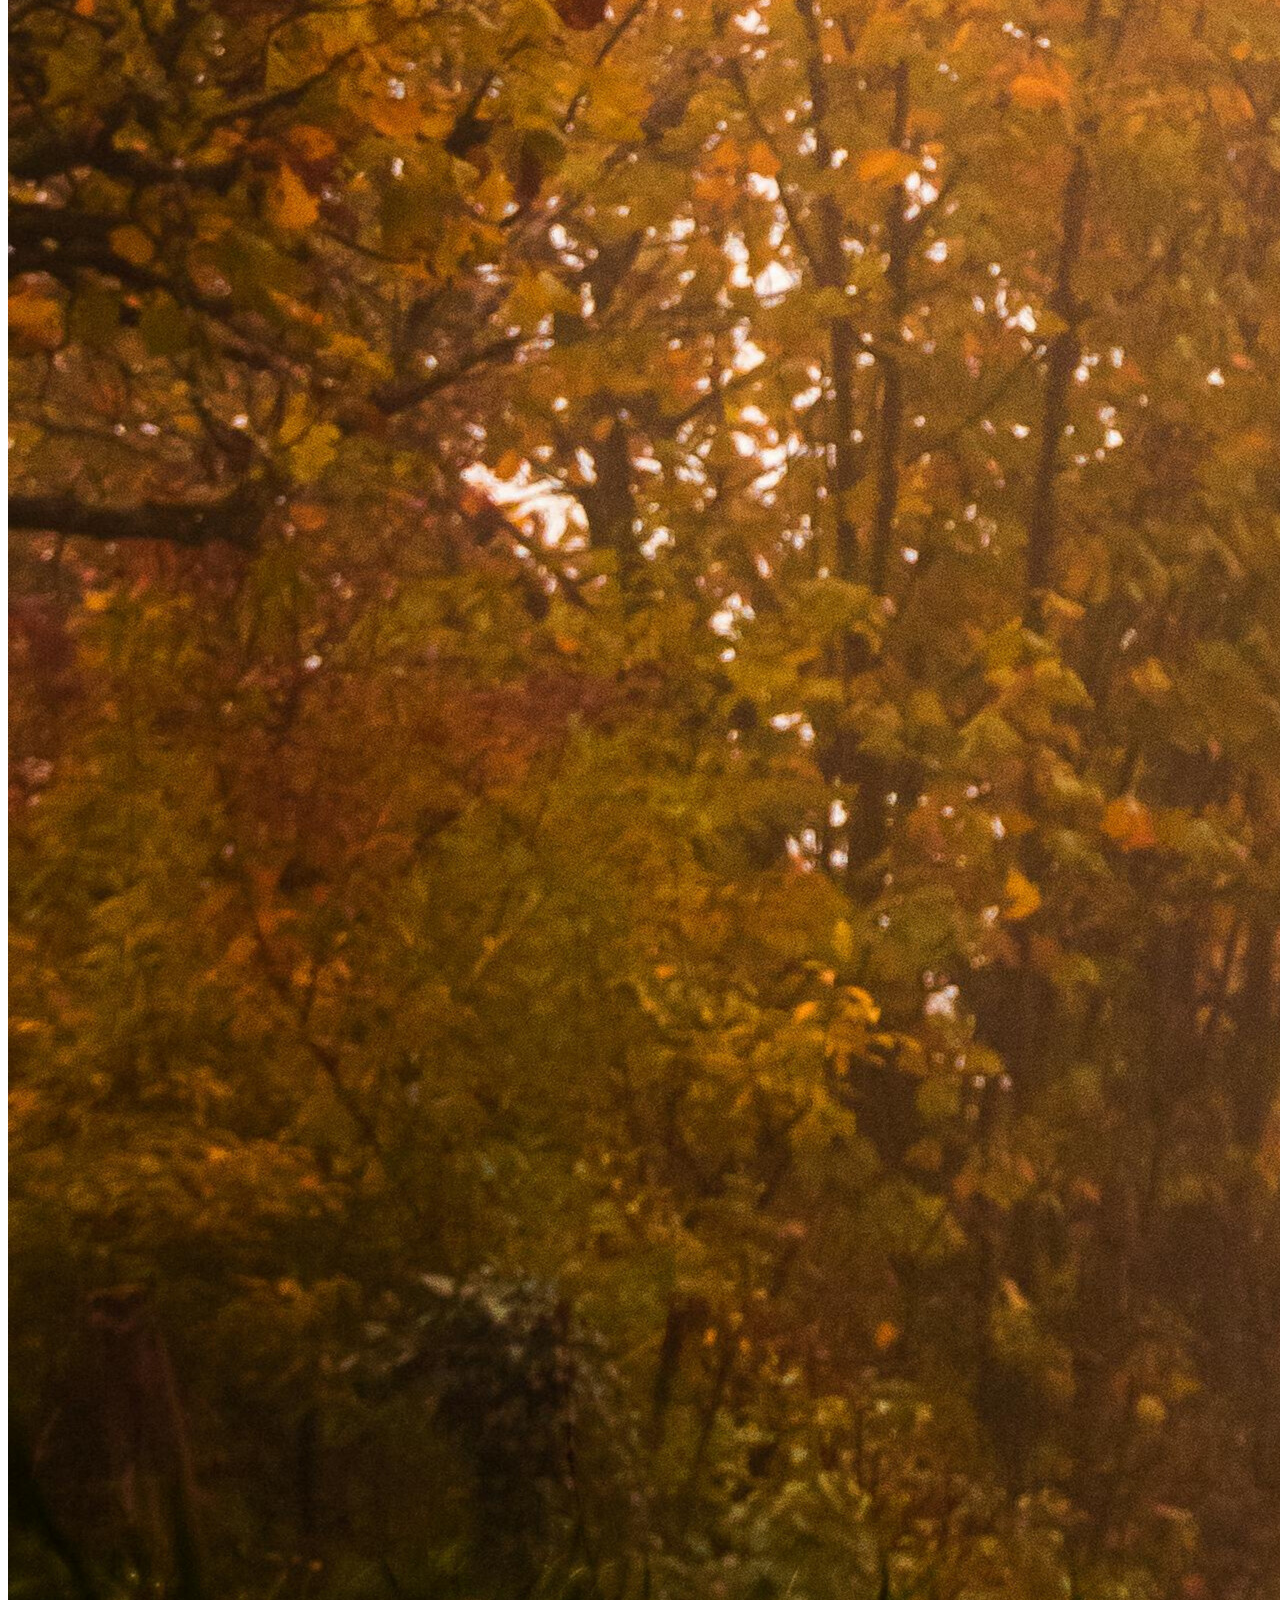
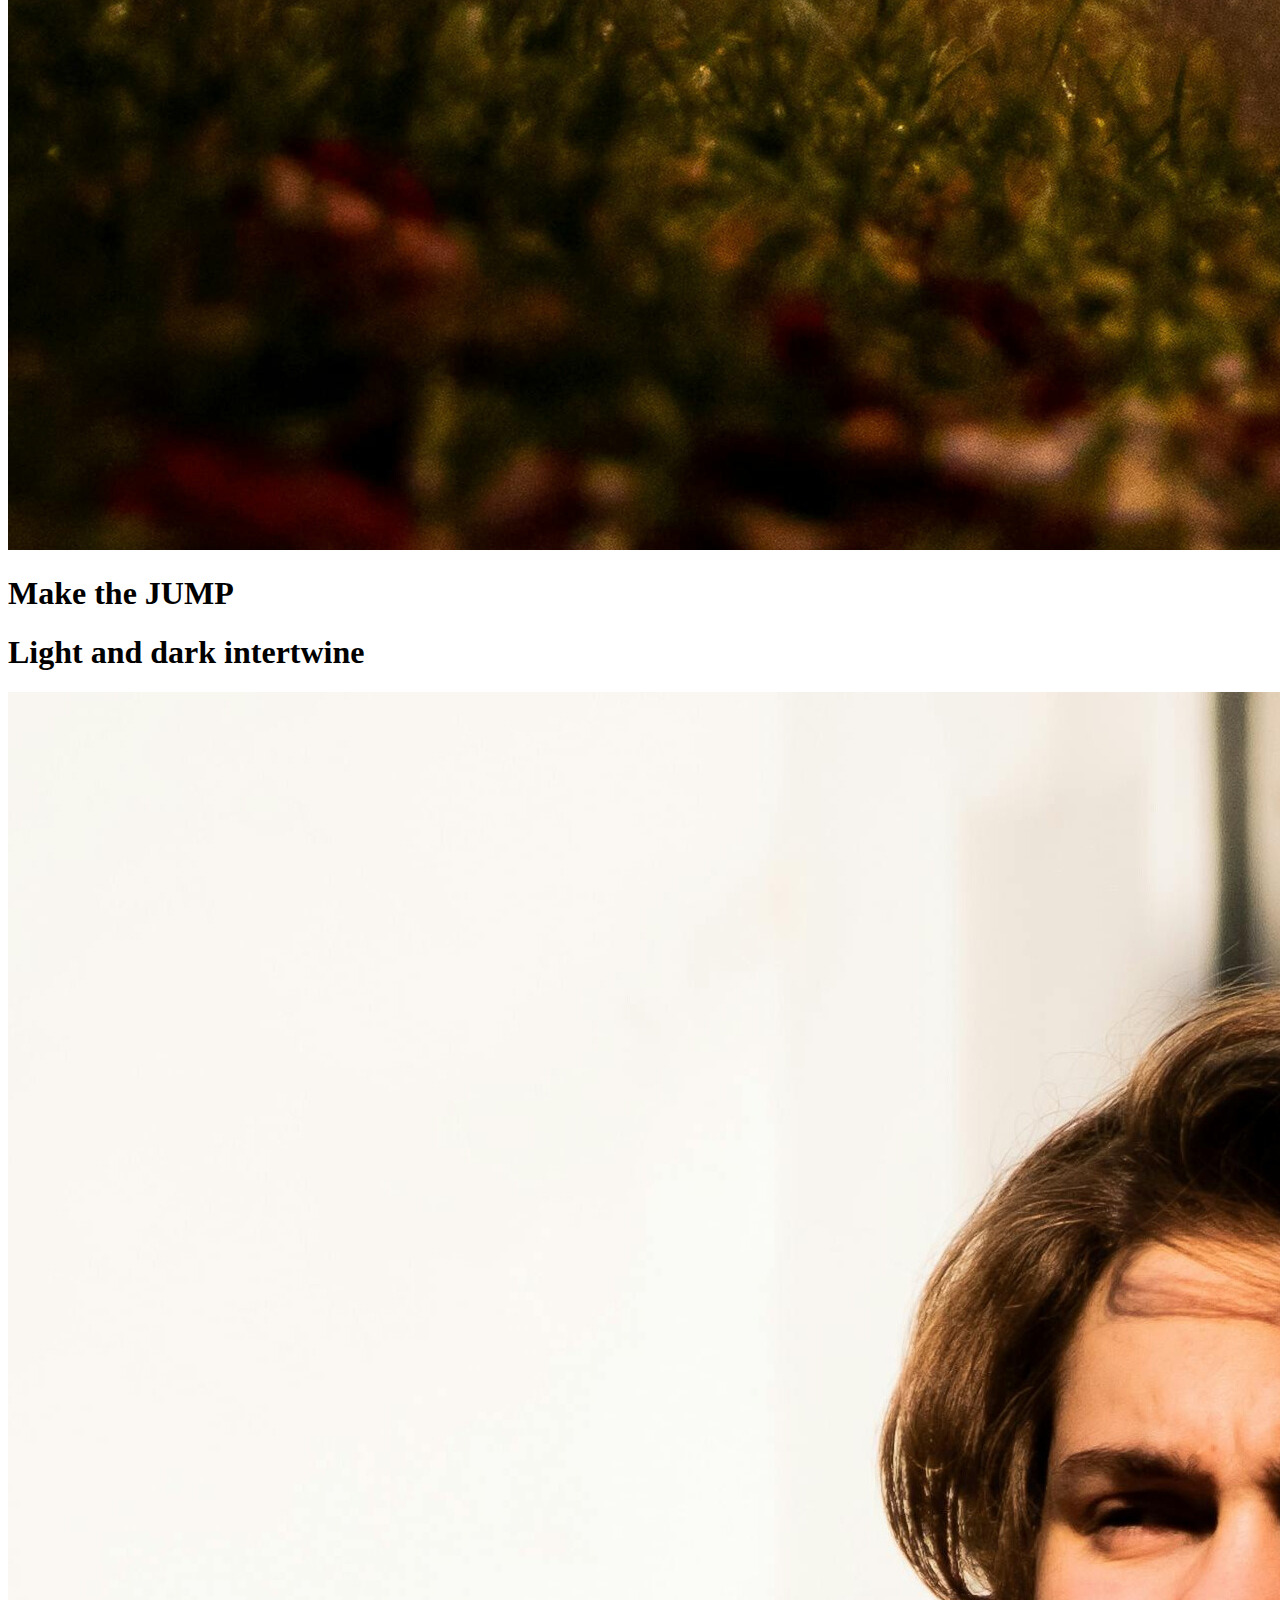
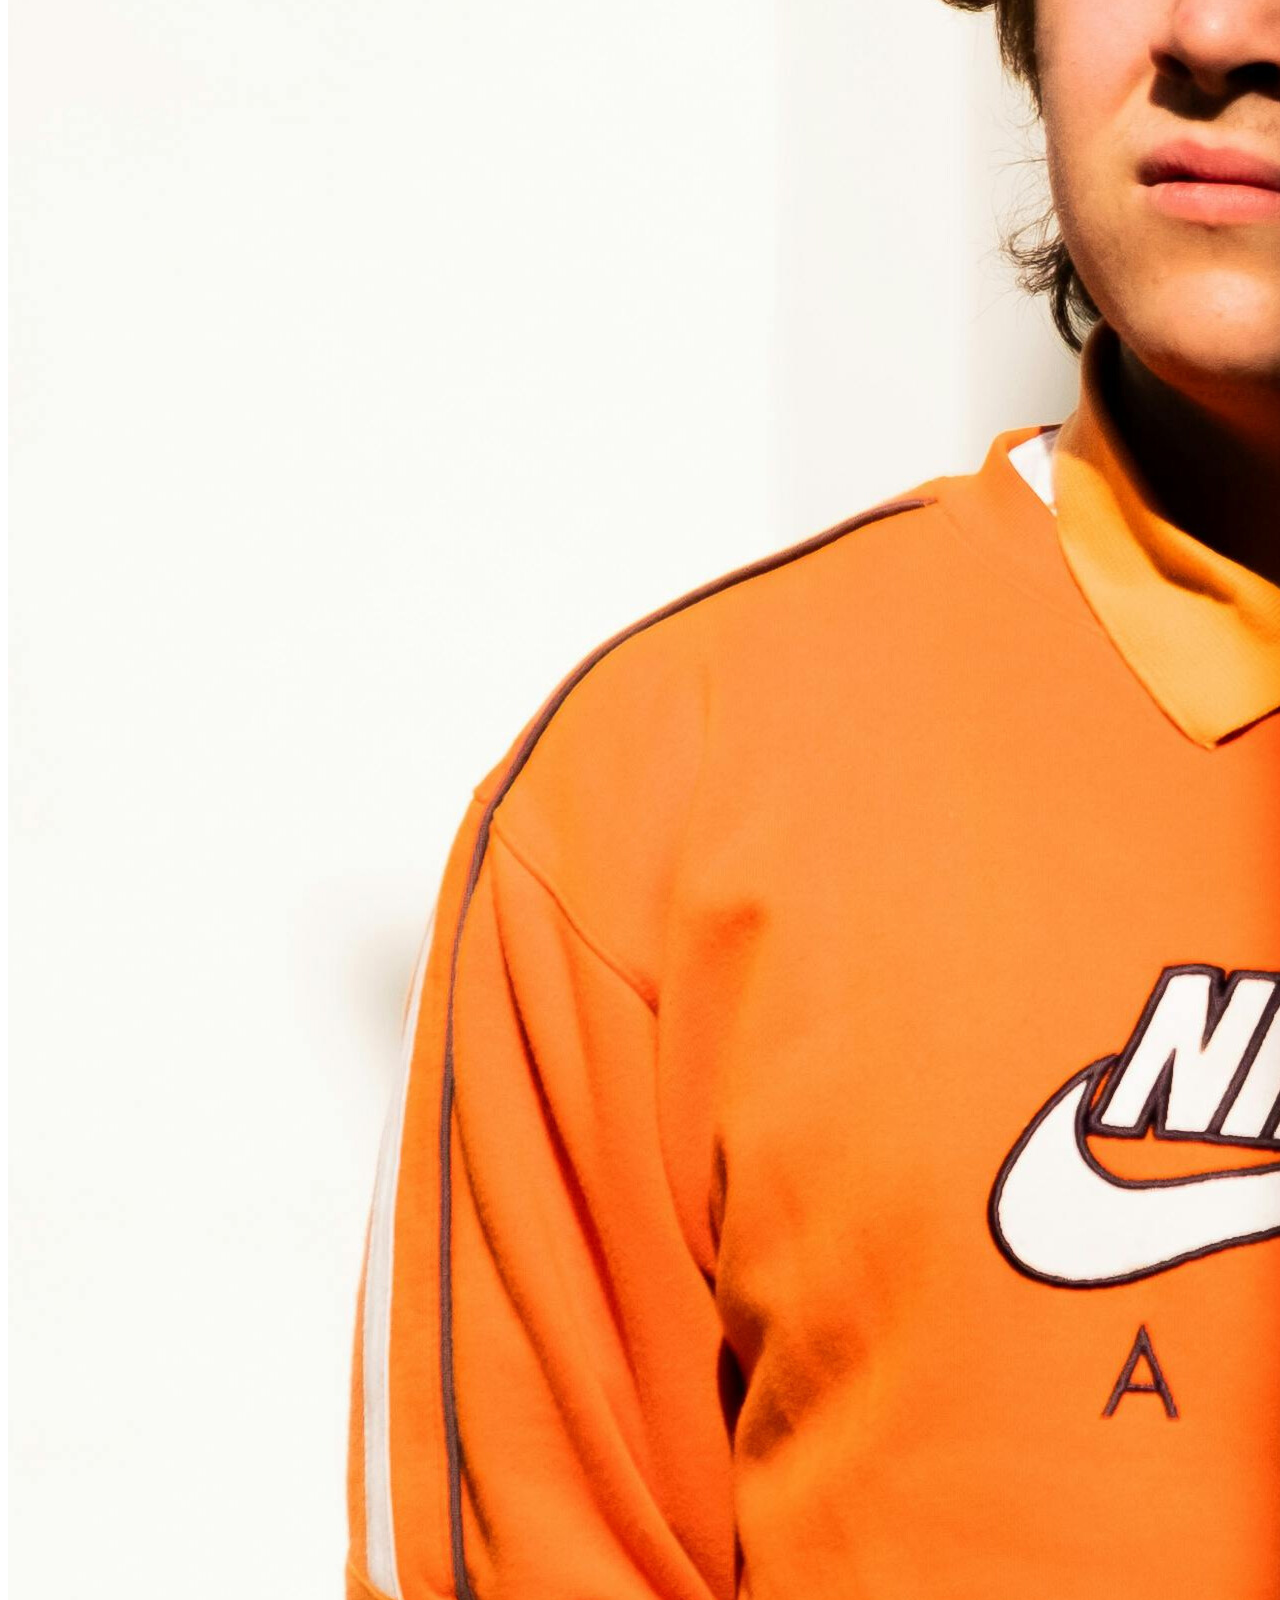
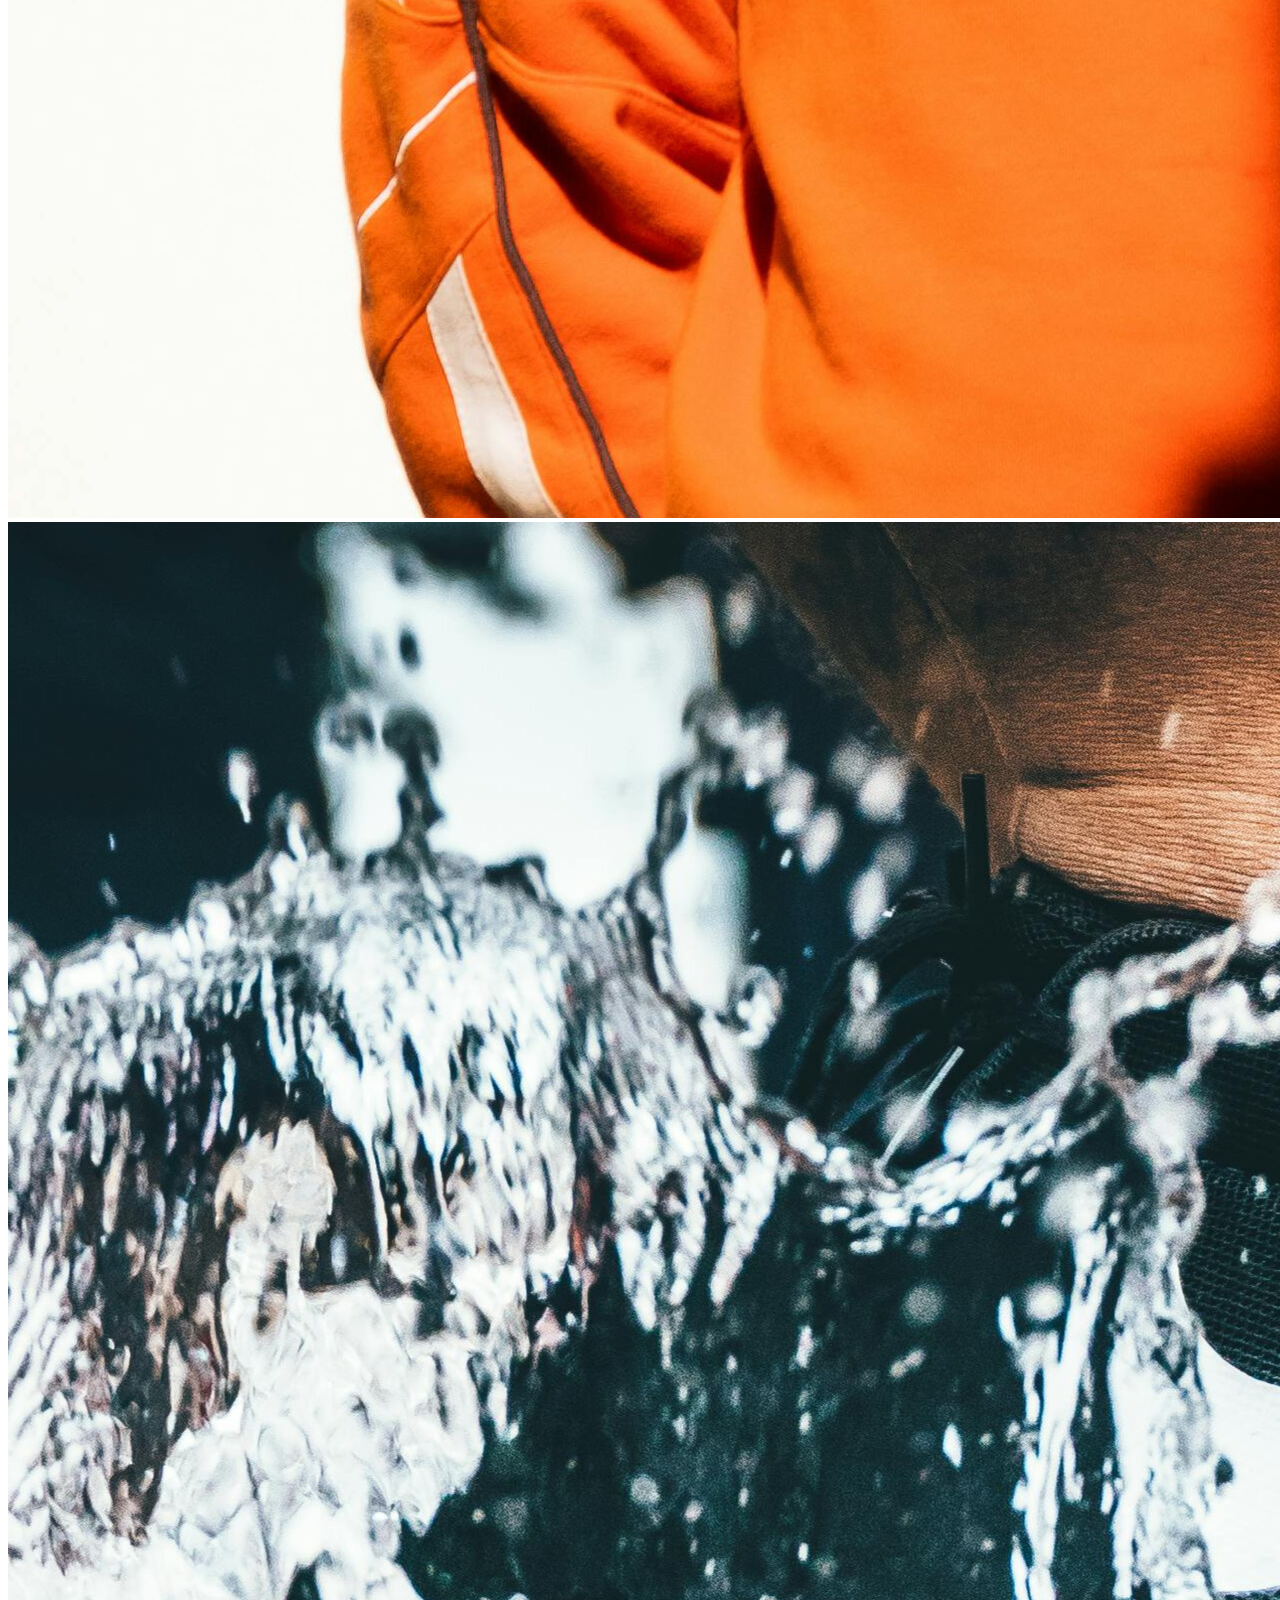
==== commit b75d8b1b: "index.html" ====
--- a/index.html
+++ b/index.html
@@ -10,12 +10,12 @@
             <nav id="nav">
                 <div class="navTop">
                     <div class="navItem">
-                        <img src="/image/logo.jpg" alt="sneaker-logo" class="logo">
+                        <img src="imagelogo.jpg" alt="sneaker-logo" class="logo">
                     </div>
                     <div class="navItem">
                         <div class="search">
                             <input type="search" placeholder="Search..." class="searchinput" id="input">
-                            <img src="E-Commerce/image/search.jpg" alt="search" class="searchimage">
+                            <img src="image/search.jpg" alt="search" class="searchimage">
                         </div>
                     </div>
                     <div class="navItem">
@@ -33,7 +33,7 @@
             <div class="slider">
                 <div class="sliderwrapper">
                     <div class="slideritem">
-                        <img src="E-Commerce/image/air-final.png" alt="Air shoe" class="slideimg">
+                        <img src="image/air-final.png" alt="Air shoe" class="slideimg">
                         <div class="sliderbg"></div>
                         <h3 class="slidertitle">AIR FORCE<br>NEW<br>SEASON</h3>
                         <h3 class="sliderprice">₹10,257</h3>
@@ -42,7 +42,7 @@
                     </a>
                     </div>
                     <div class="slideritem">
-                        <img src="E-Commerce/image/crater.png" alt="Air shoe" class="slideimg">
+                        <img src="image/crater.png" alt="Air shoe" class="slideimg">
                         <div class="sliderbg"></div>
                         <h3 class="slidertitle">AIR MAX<br>NEW<br>SEASON</h3>
                         <h3 class="sliderprice">₹9,999</h3>
@@ -51,7 +51,7 @@
                     </a>
                     </div>
                     <div class="slideritem">
-                        <img src="E-Commerce/image/blazer.png" alt="Air shoe" class="slideimg">
+                        <img src="image/blazer.png" alt="Air shoe" class="slideimg">
                         <div class="sliderbg"></div>
                         <h3 class="slidertitle">NIKE BLAZER<br>NEW<br>SEASON</h3>
                         <h3 class="sliderprice">₹7,500</h3>
@@ -60,7 +60,7 @@
                     </a>
                     </div>
                     <div class="slideritem">
-                        <img src="E-Commerce/image/jordan.png" alt="Air shoe" class="slideimg">
+                        <img src="image/jordan.png" alt="Air shoe" class="slideimg">
                         <div class="sliderbg"></div>
                         <h3 class="slidertitle">NIKE ZOOM<br>NEW<br>SEASON</h3>
                         <h3 class="sliderprice">₹12,500</h3>
@@ -73,29 +73,29 @@
             
             <div class="features">
                 <div class="feature">
-                    <img src="E-Commerce/image/shipping.png" alt="" class="featureimg">
+                    <img src="image/shipping.png" alt="" class="featureimg">
                     <span class="featuretitle">Free Shipping</span>
                     <span class="featuredesc">Free Worldwide shipping on all orders</span>
                 </div>
                 <div class="feature">
-                    <img src="E-Commerce/image/return.png" alt="" class="featureimg">
+                    <img src="image/return.png" alt="" class="featureimg">
                     <span class="featuretitle">7 Days return Policy</span>
                     <span class="featuredesc">Easy Refund within 14days</span>
                 </div>
                 <div class="feature">
-                    <img src="E-Commerce/image/gift.png" alt="" class="featureimg">
+                    <img src="image/gift.png" alt="" class="featureimg">
                     <span class="featuretitle">Gift cards</span>
                     <span class="featuredesc">Buy gift cards and use coupon codes easily</span>
                 </div>
                 <div class="feature">
-                    <img src="E-Commerce/image/contact.png" alt="" class="featureimg">
+                    <img src="image/contact.png" alt="" class="featureimg">
                     <span class="featuretitle">Contact Us</span>
                     <span class="featuredesc">Keep in touch via email and support system</span>
                 </div>
             </div>
             
             <div class="product" id="product">
-                <img src="E-Commerce/image/air-final.png" alt="" class="productimg">
+                <img src="image/air-final.png" alt="" class="productimg">
                 <div class="productdetails">
                     <h1 class="productitle">AIR FORCE</h1>
                     <h2 class="productprice">₹10,257</h2>
@@ -124,8 +124,8 @@
             <input type="text" placeholder="6/55 - Nehru Nagar,Gandhipuram,Coimbatore,TamilNadu-641012" class="paymentinput">
             <h1 class="paytitle">Card Information</h1>
             <div class="cardicons">
-                <img src="E-Commerce/image/visa.png" alt="" class="cardicon" width="40">
-                <img src="E-Commerce/image/master.png" alt="" class="cardicon" width="40">
+                <img src="image/visa.png" alt="" class="cardicon" width="40">
+                <img src="image/master.png" alt="" class="cardicon" width="40">
             </div>
             <input type="password" class="payinput" placeholder="Card Number">
             <div class="cardinfo">
@@ -139,22 +139,22 @@
         
         <div class="gallery">
             <div class="galleryitem">
-                <img src="E-Commerce/image/gallery11.jpg" alt="" class="galleryimg">
+                <img src="image/gallery11.jpg" alt="" class="galleryimg">
                 <h1 class="gallerytitle">Make the JUMP</h1>
             </div>
             <div class="galleryitem">
                 <h1 class="gallerytitle">Light and dark intertwine</h1>
-                <img src="E-Commerce/image/gallery22.jpg" alt="" class="galleryimg">
+                <img src="image/gallery22.jpg" alt="" class="galleryimg">
             </div>
             <div class="galleryitem">
-                <img src="E-Commerce/image/gallery33.jpg" alt="" class="galleryimg">
+                <img src="image/gallery33.jpg" alt="" class="galleryimg">
                 <h1 class="gallerytitle">Shoes dance with Water</h1>
             </div>
         </div>
         
         <div class="newseason">
             <div class="nsitem">
-                <img src="E-Commerce/image/season1.jpg" alt="" class="nsimg">
+                <img src="image/season1.jpg" alt="" class="nsimg">
             </div>
             <div class="nsitem">
                 <h3 class="nstitle">Summer New Arrivals</h3>
@@ -165,7 +165,7 @@
             </a>
             </div>
             <div class="nsitem">
-                <img src="E-Commerce/image/season2.jpg" alt="" class="nsimg">
+                <img src="image/season2.jpg" alt="" class="nsimg">
             </div>
         </div>
         
@@ -216,10 +216,10 @@
                 </div>
                 <div class="footermenu">
                     <h1 class="footertitleimg">Follow Us</h1>
-                    <img src="E-Commerce/image/twitter.png" alt="" class="footerimg">
-                    <img src="E-Commerce/image/facebook.png" alt="" class="footerimg">
-                    <img src="E-Commerce/image/instagram.png" alt="" class="footerimg">
-                    <img src="E-Commerce/image/whatsapp.png" alt="" class="footerimg">
+                    <img src="image/twitter.png" alt="" class="footerimg">
+                    <img src="image/facebook.png" alt="" class="footerimg">
+                    <img src="image/instagram.png" alt="" class="footerimg">
+                    <img src="image/whatsapp.png" alt="" class="footerimg">
                 </div>
                 <p class="copyrights">@Ranjith Velliangiri.All rights reserved.2024</p>
             </div>
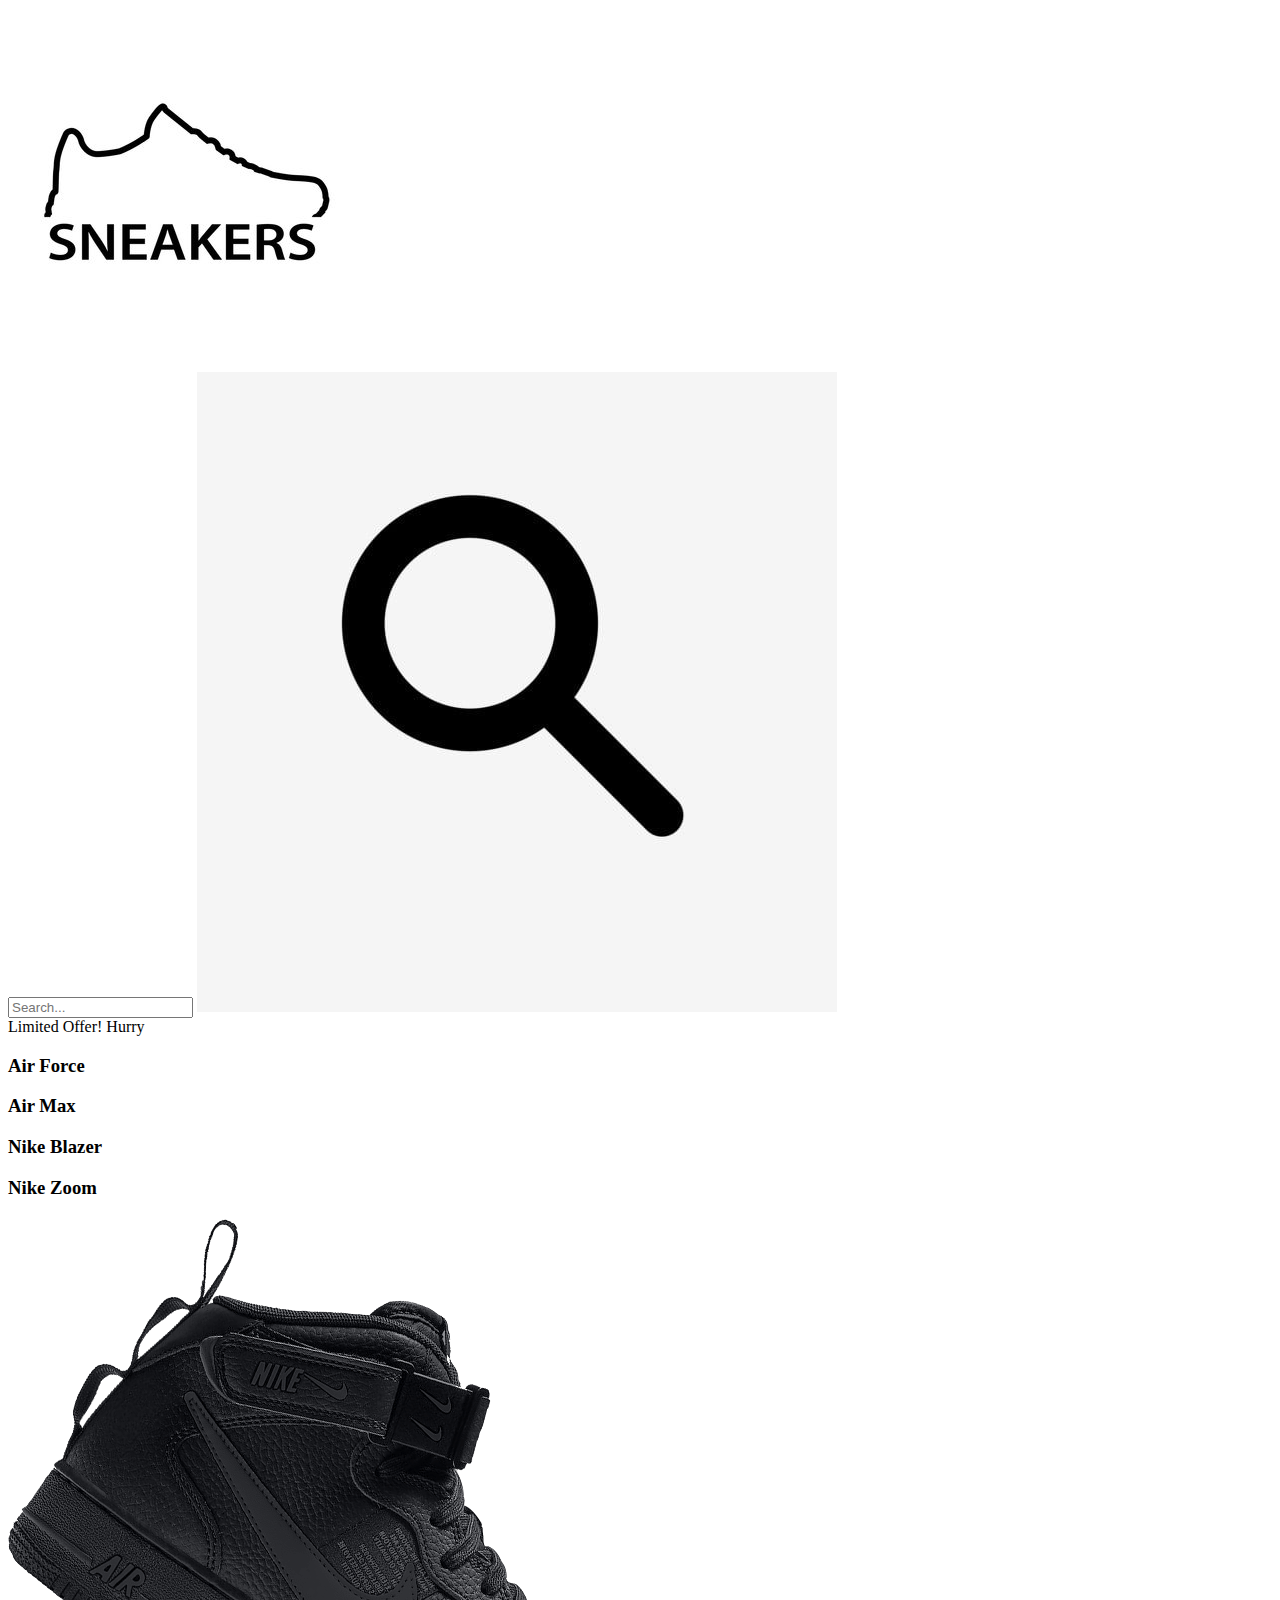
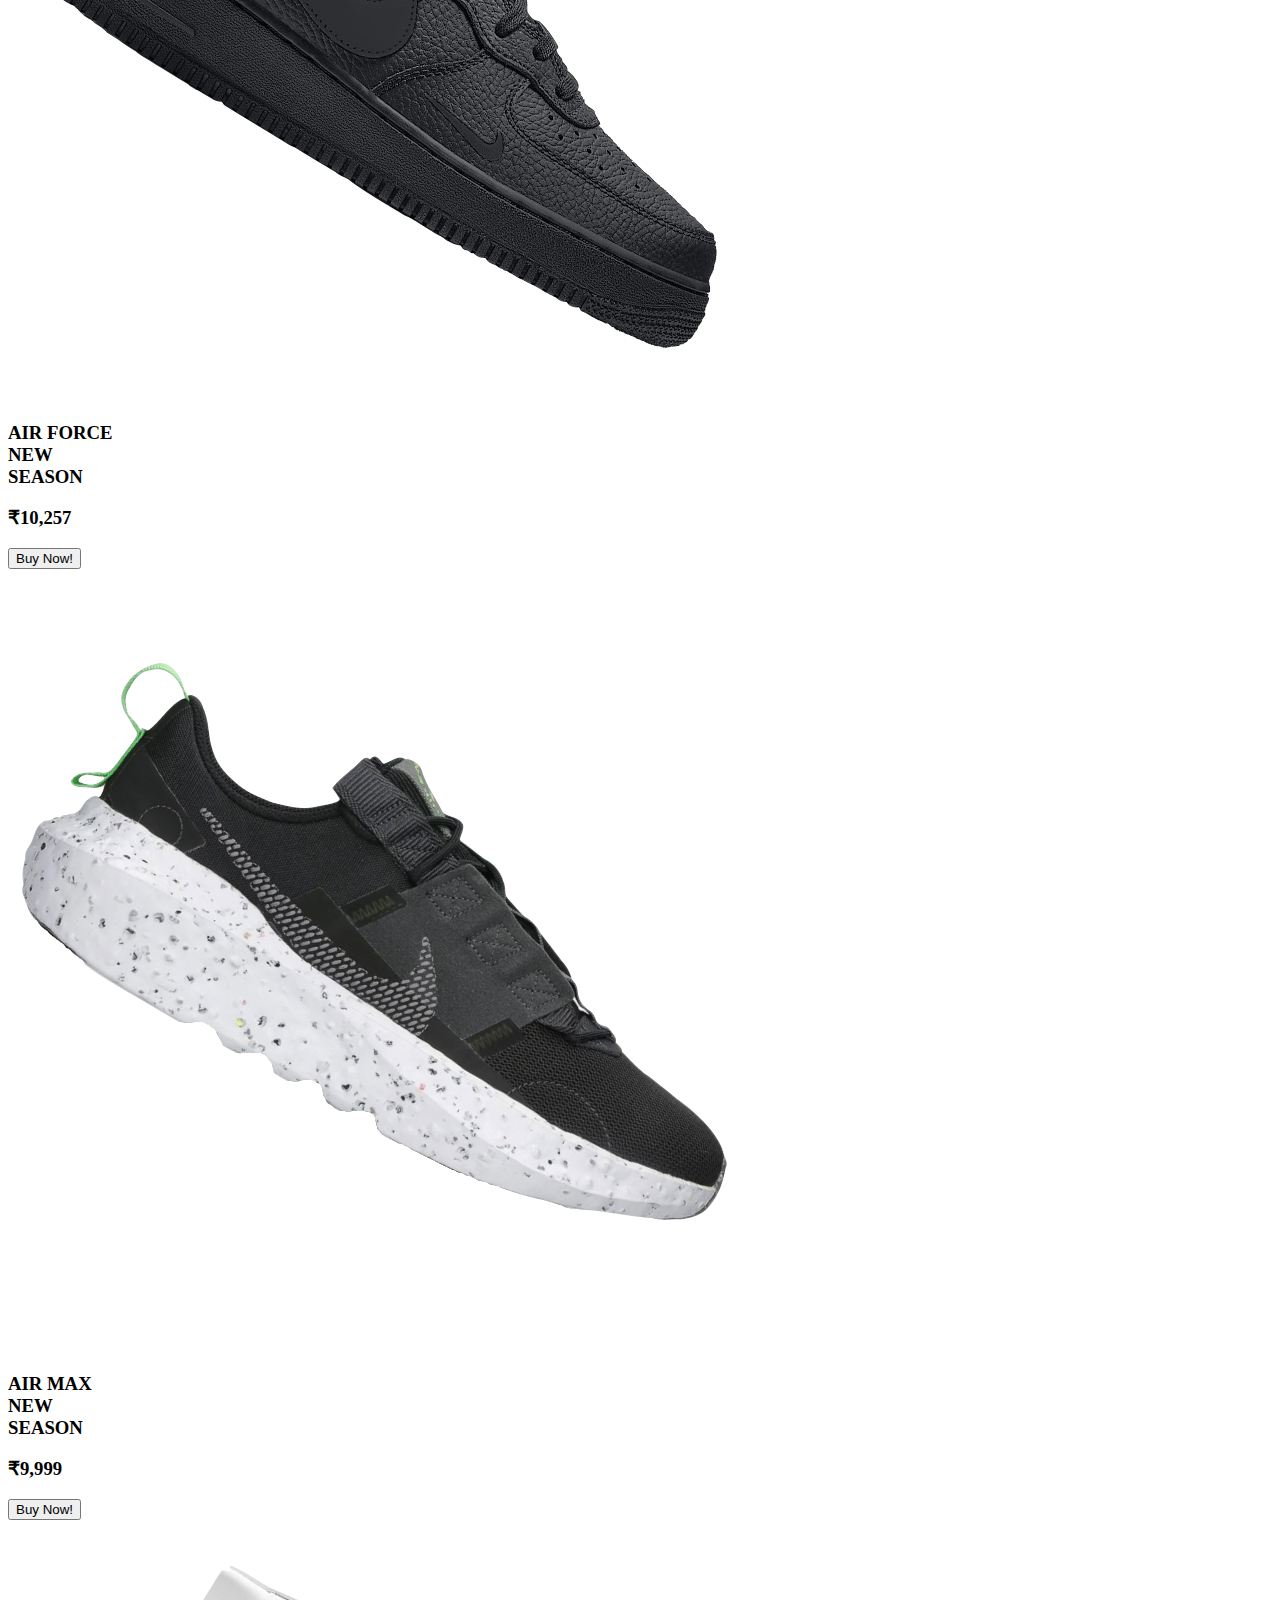
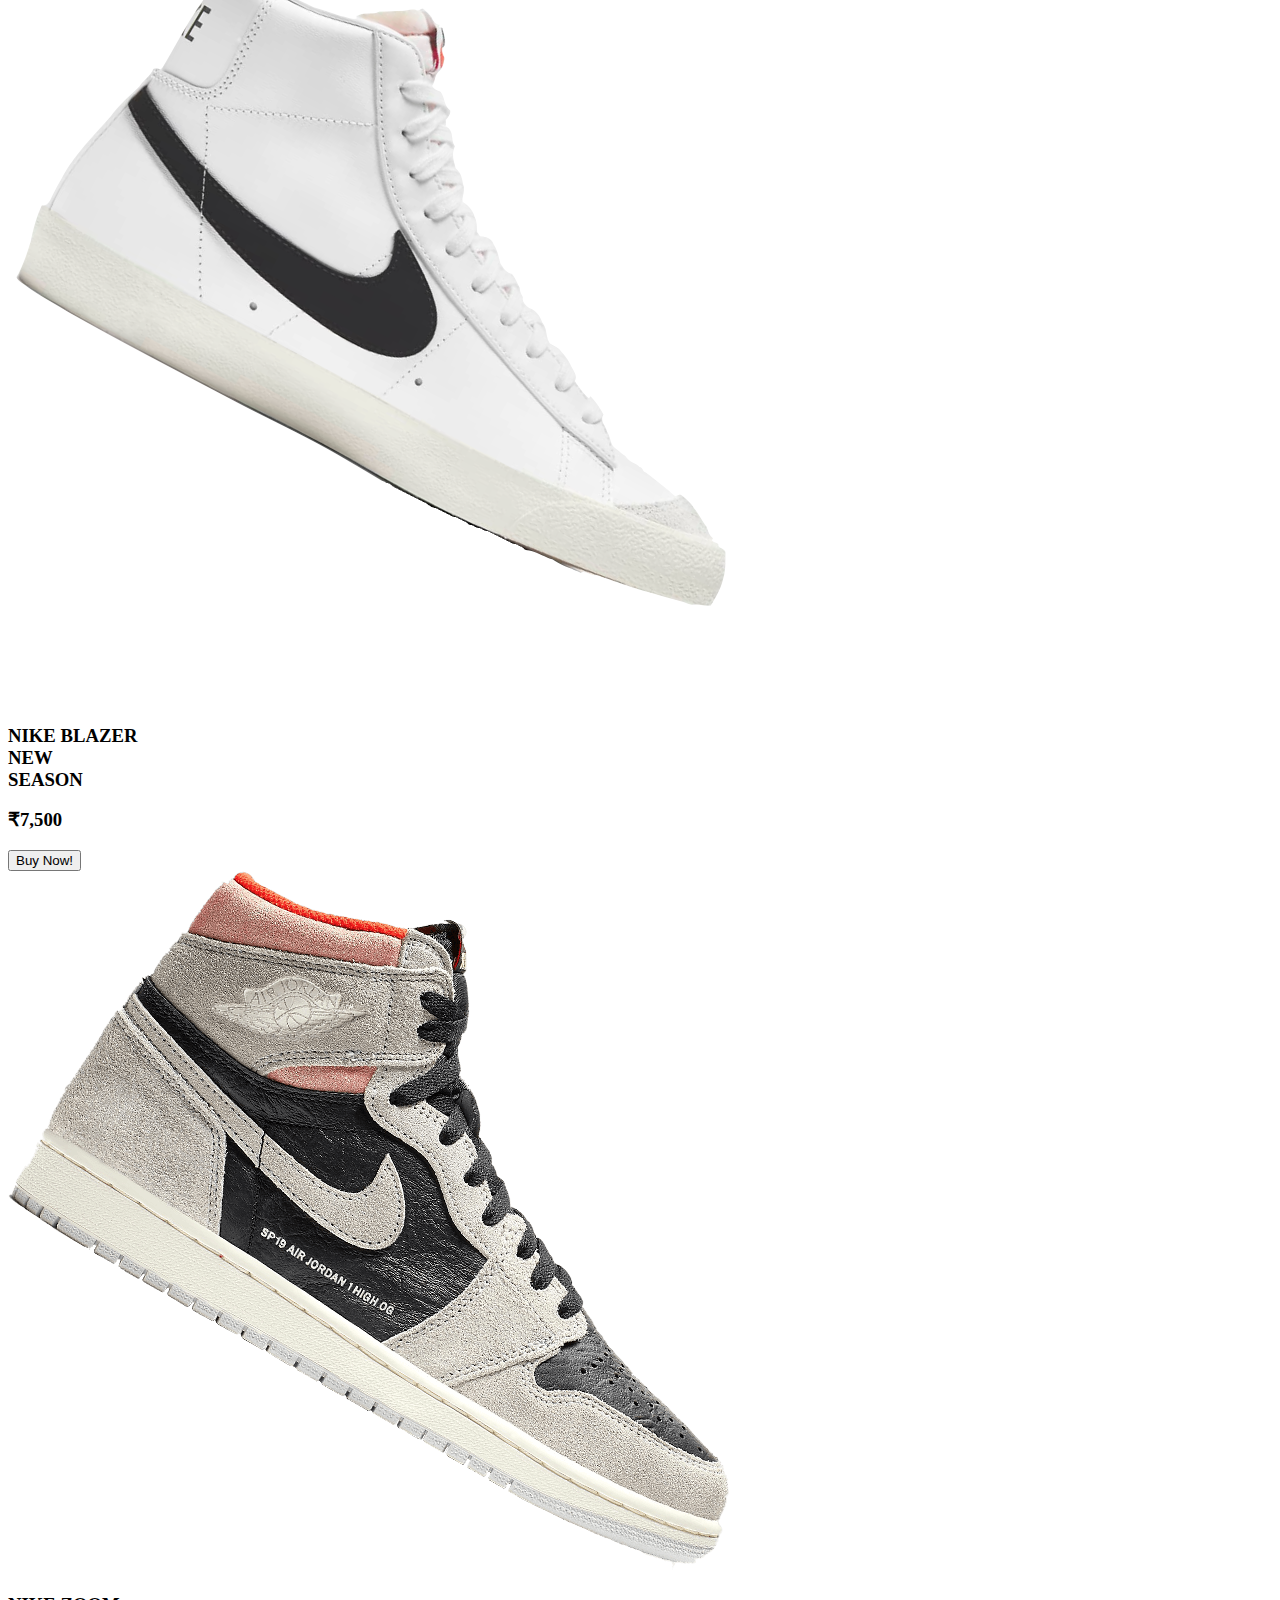
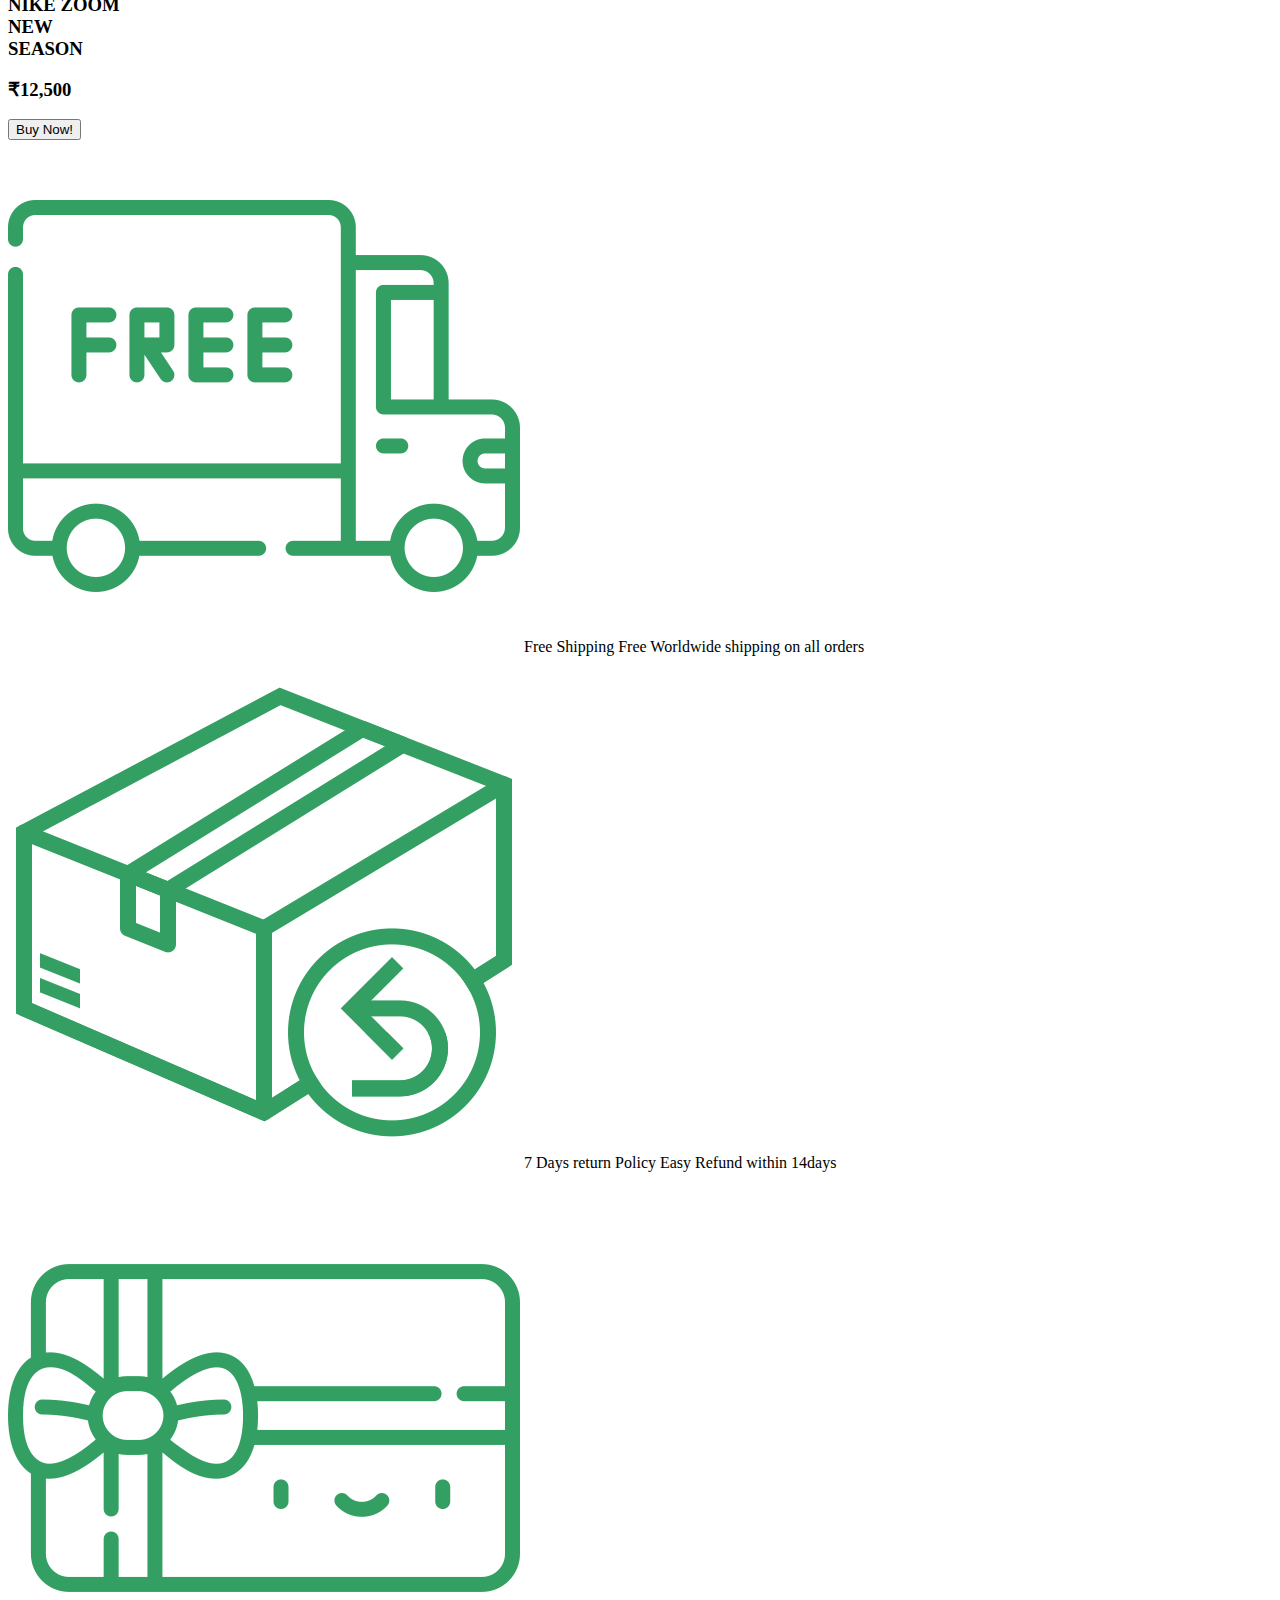
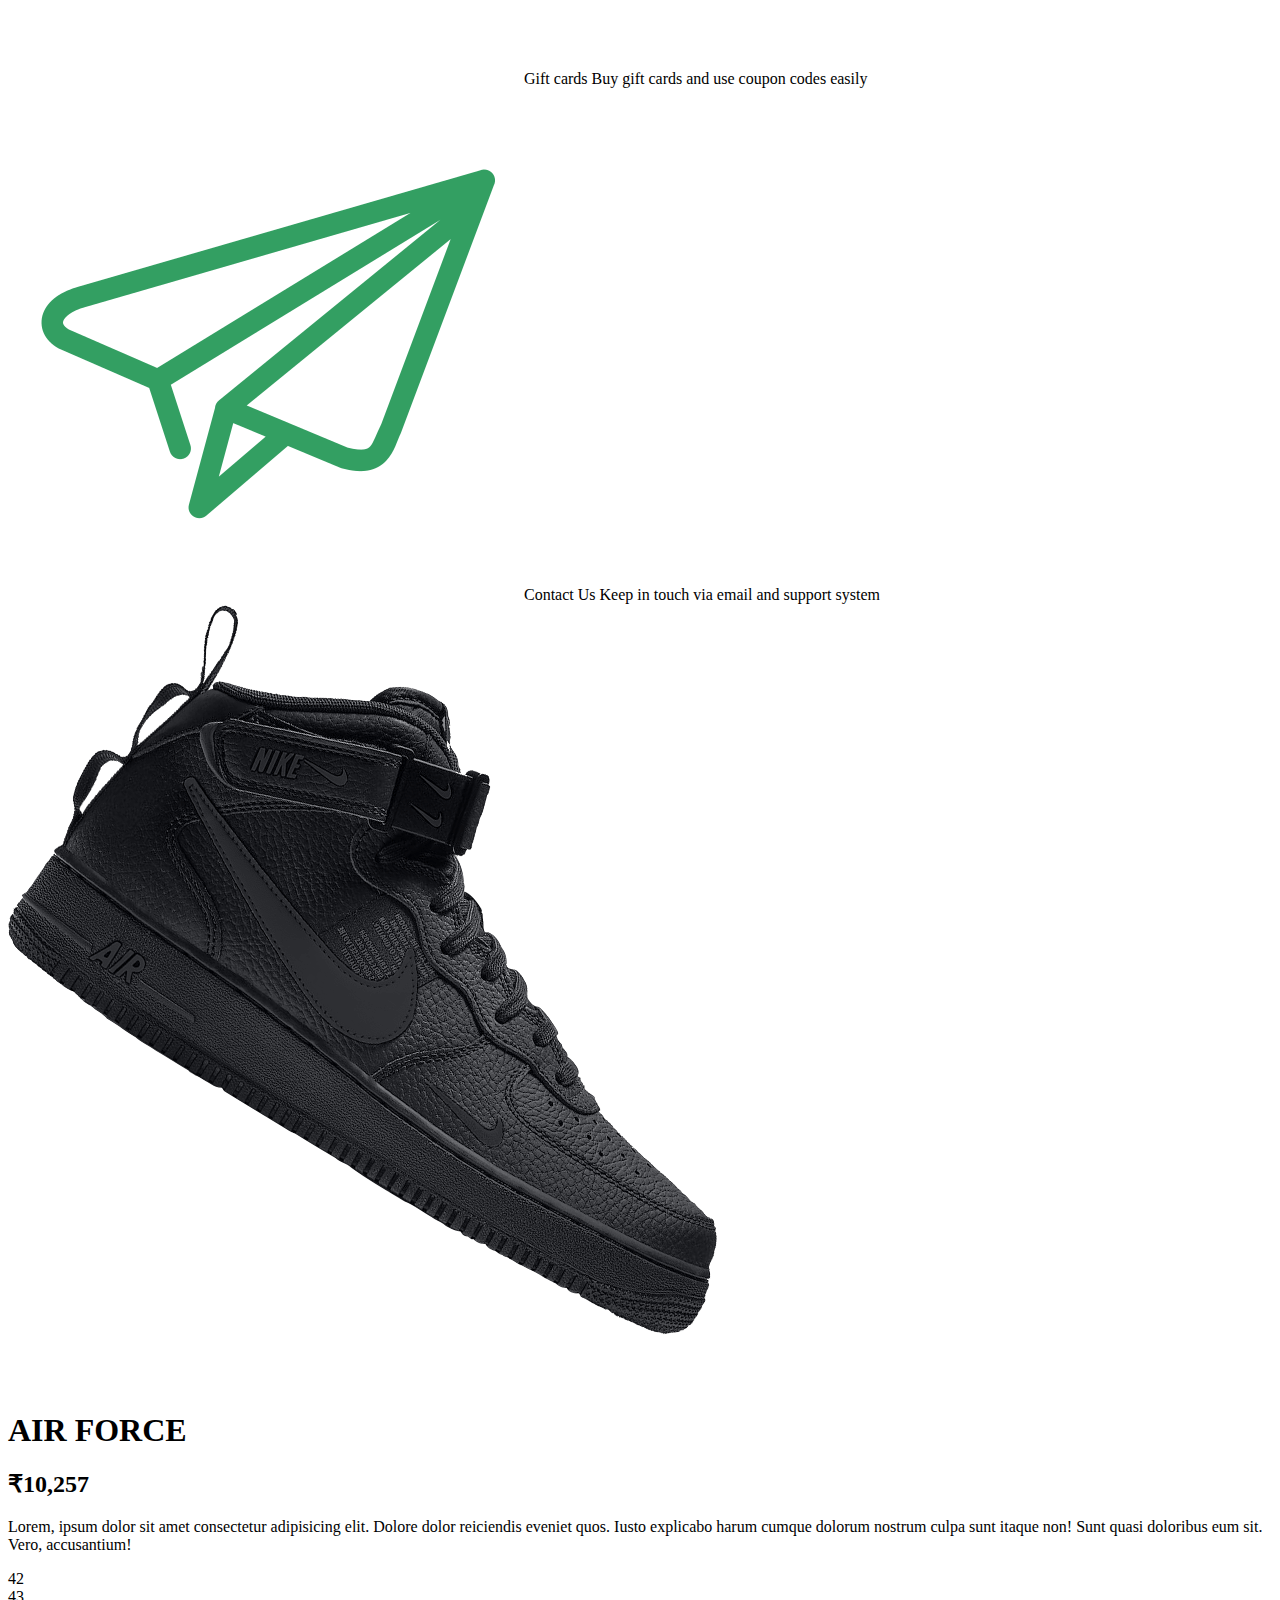
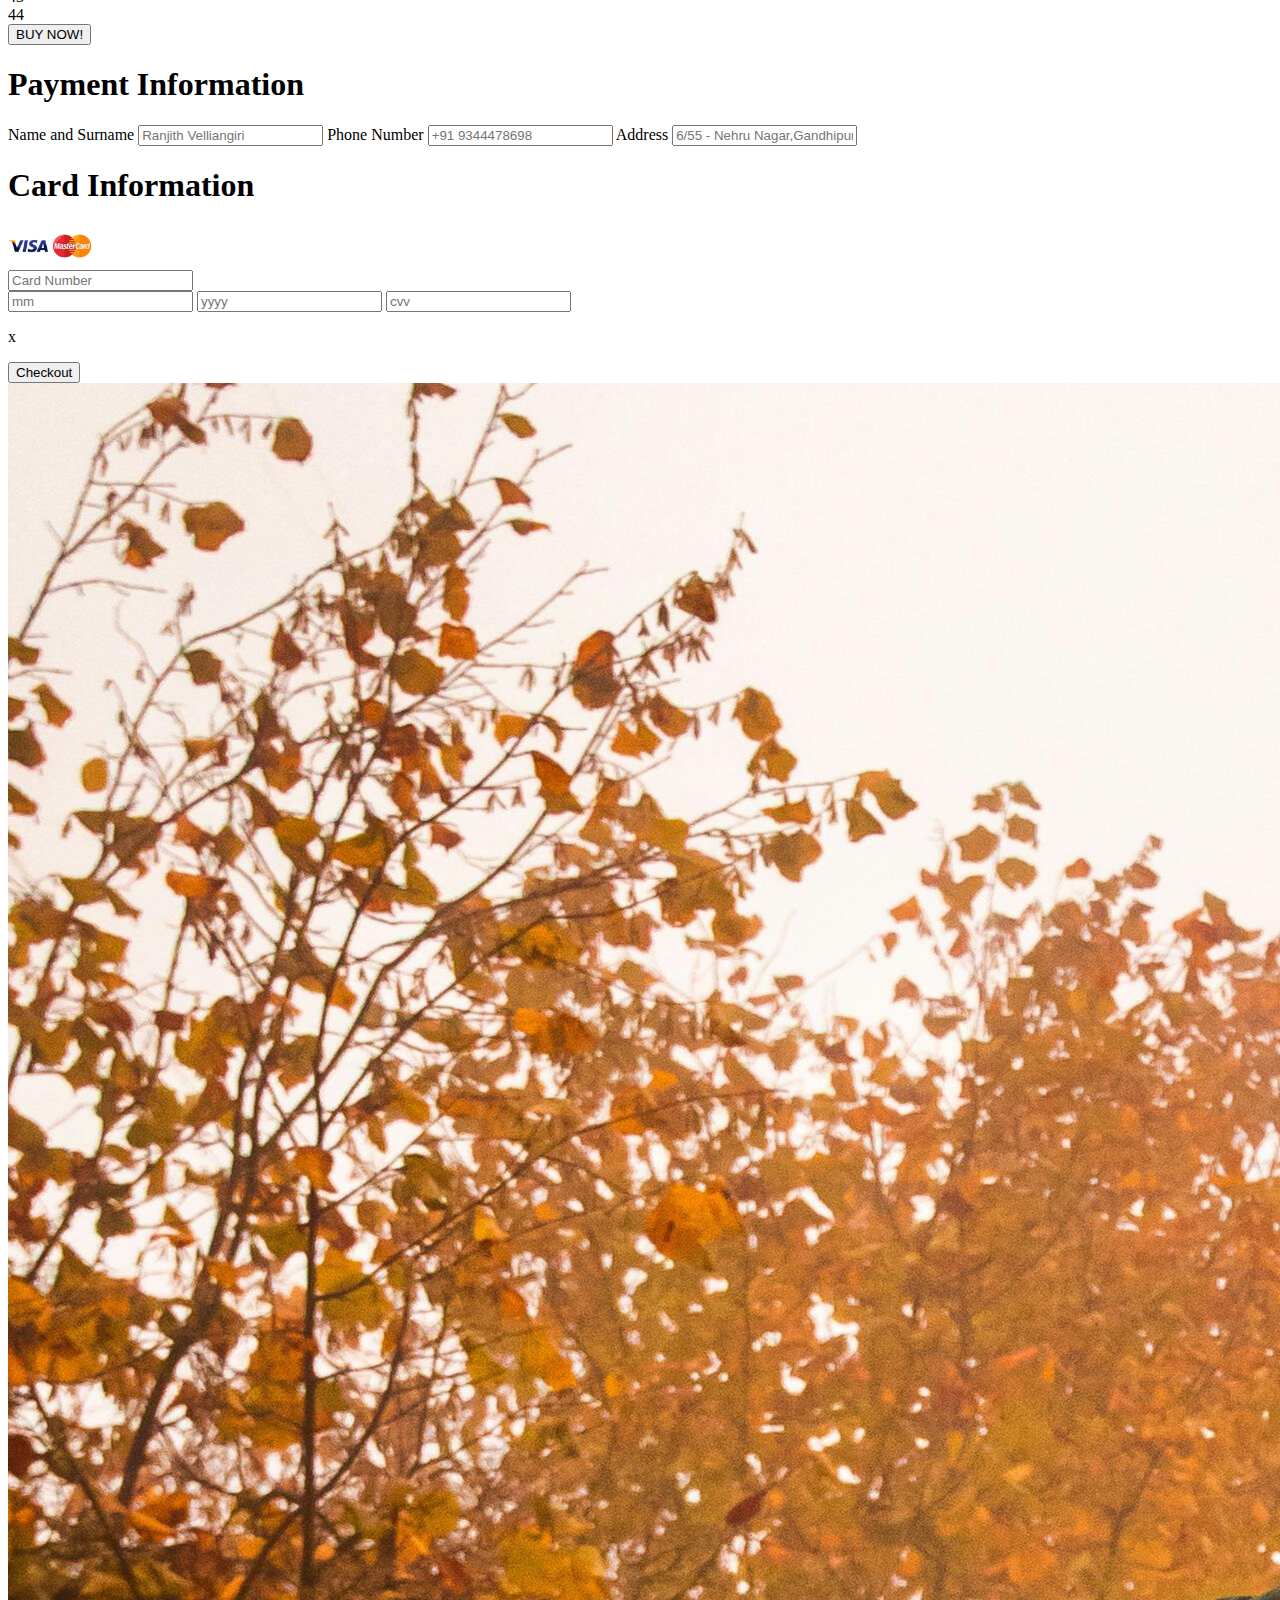
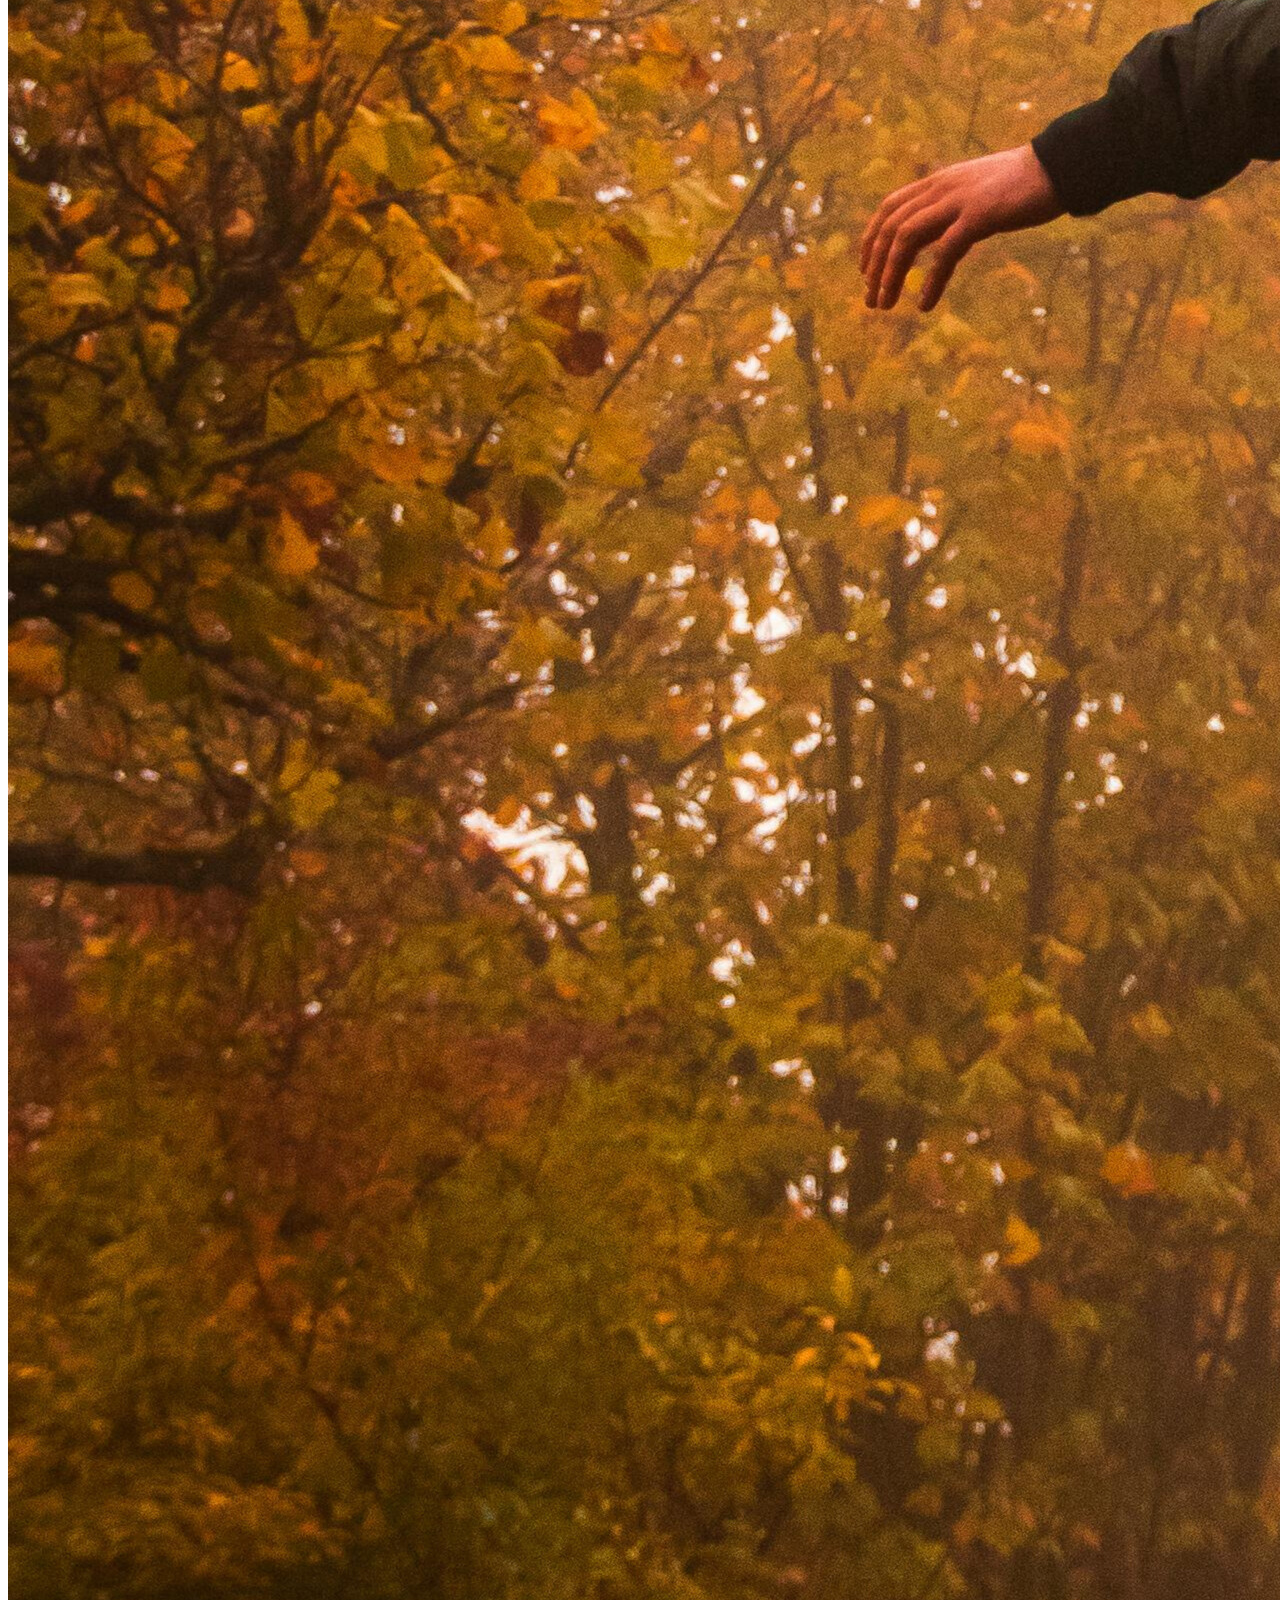
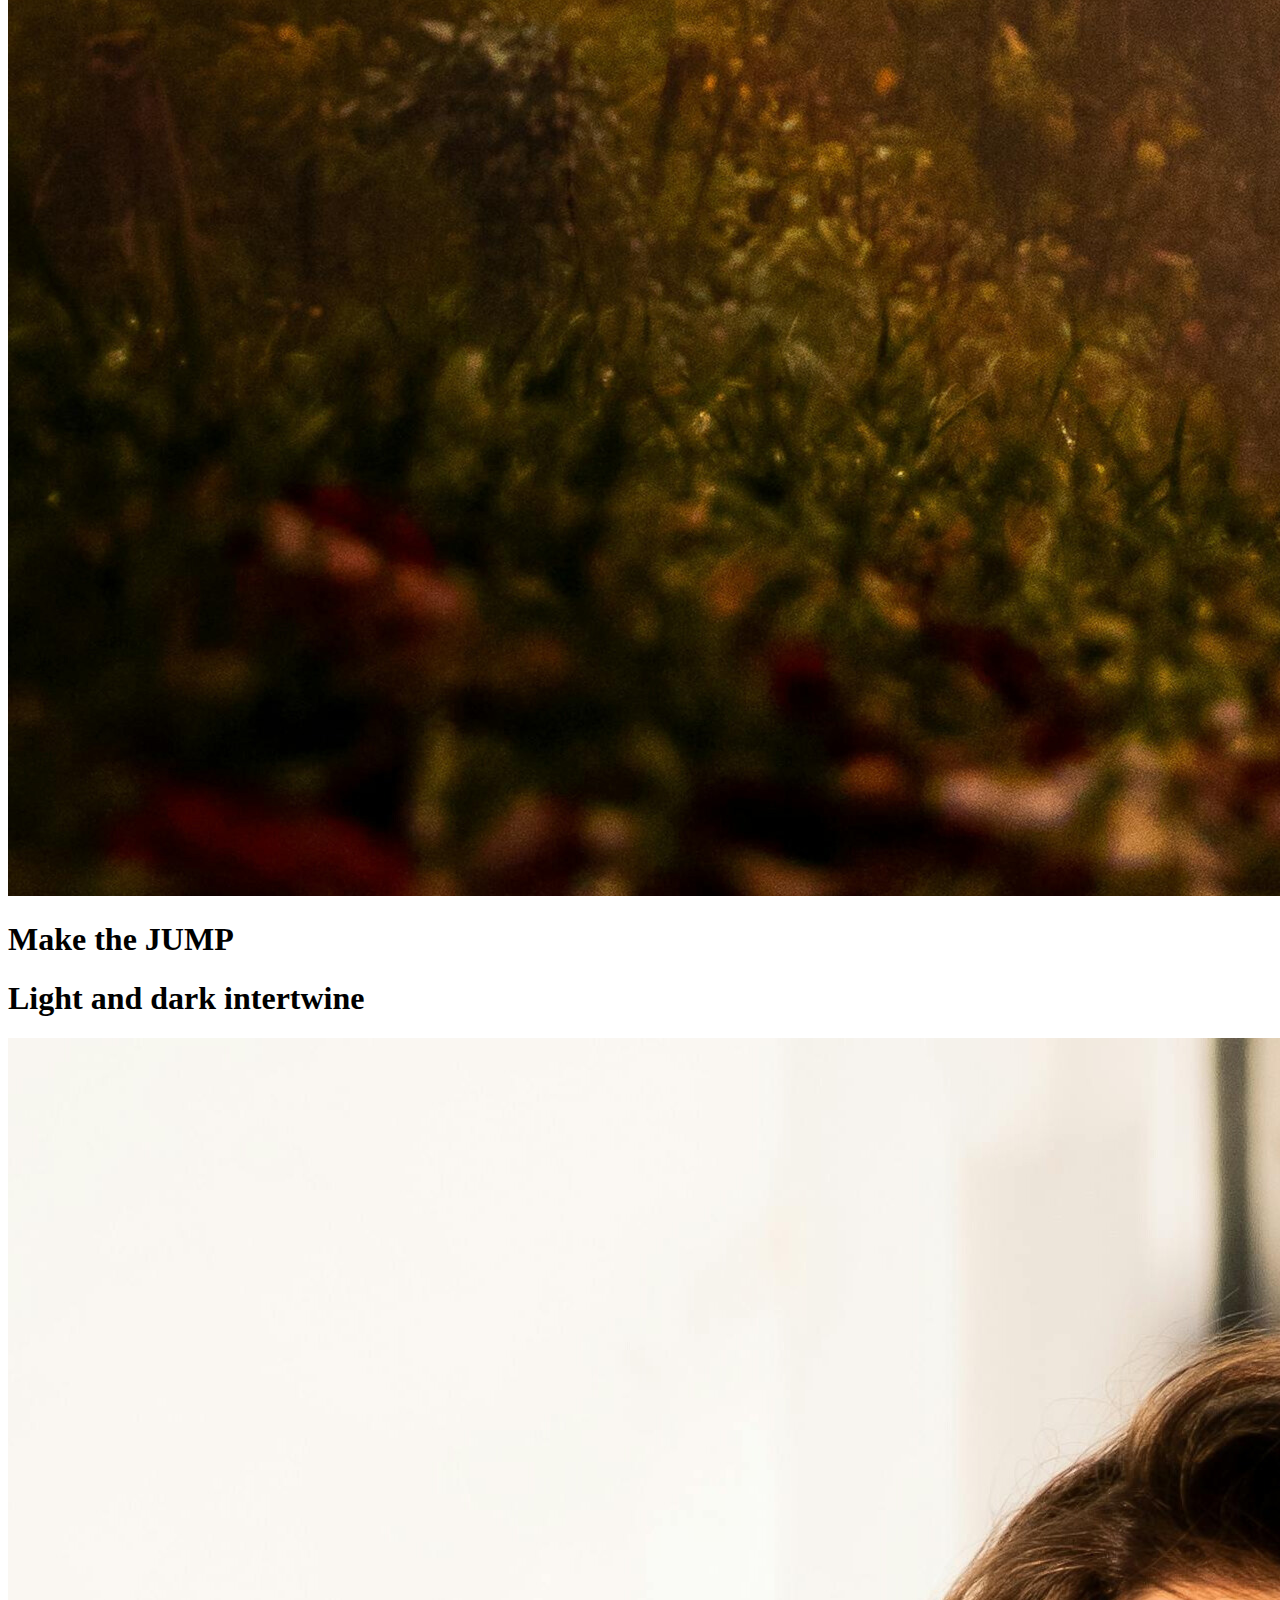
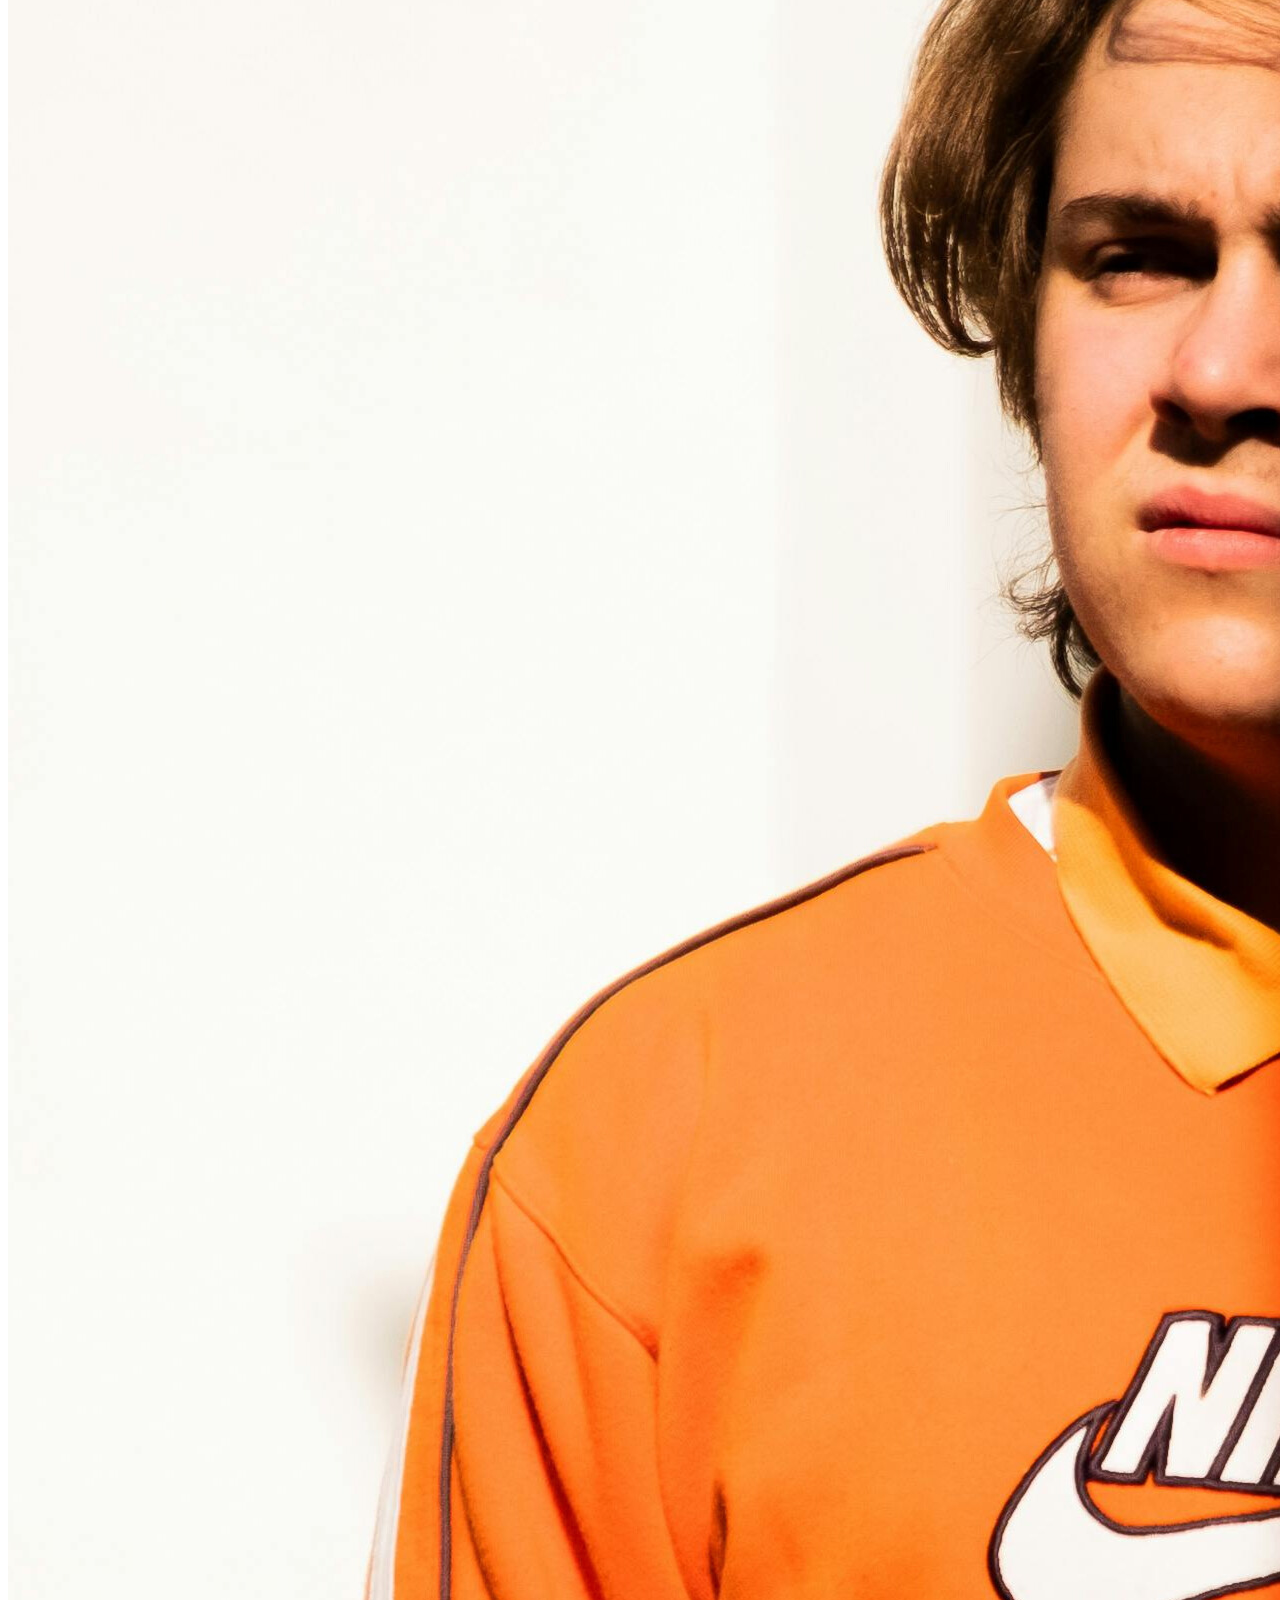
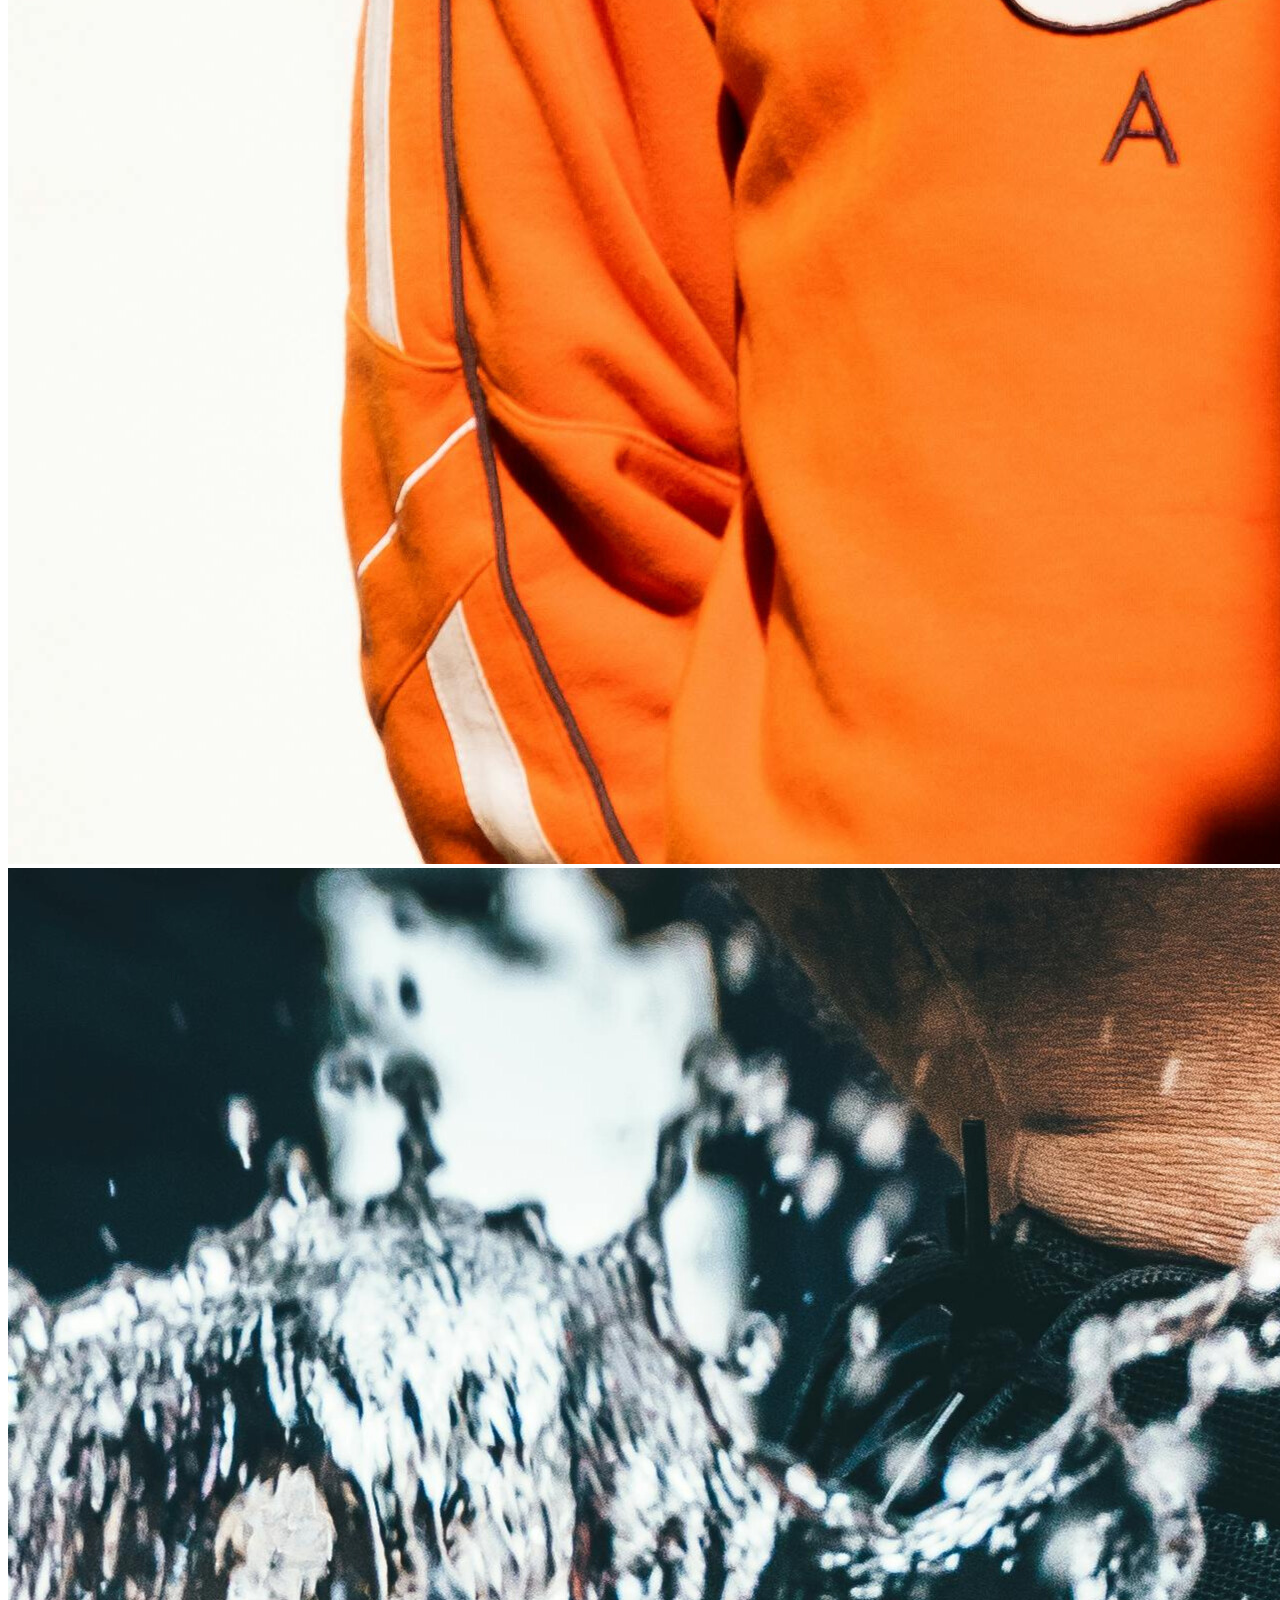
==== commit 0d8b3677: "index.html" ====
--- a/index.html
+++ b/index.html
@@ -10,7 +10,7 @@
             <nav id="nav">
                 <div class="navTop">
                     <div class="navItem">
-                        <img src="imagelogo.jpg" alt="sneaker-logo" class="logo">
+                        <img src="image/logo.jpg" alt="sneaker-logo" class="logo">
                     </div>
                     <div class="navItem">
                         <div class="search">
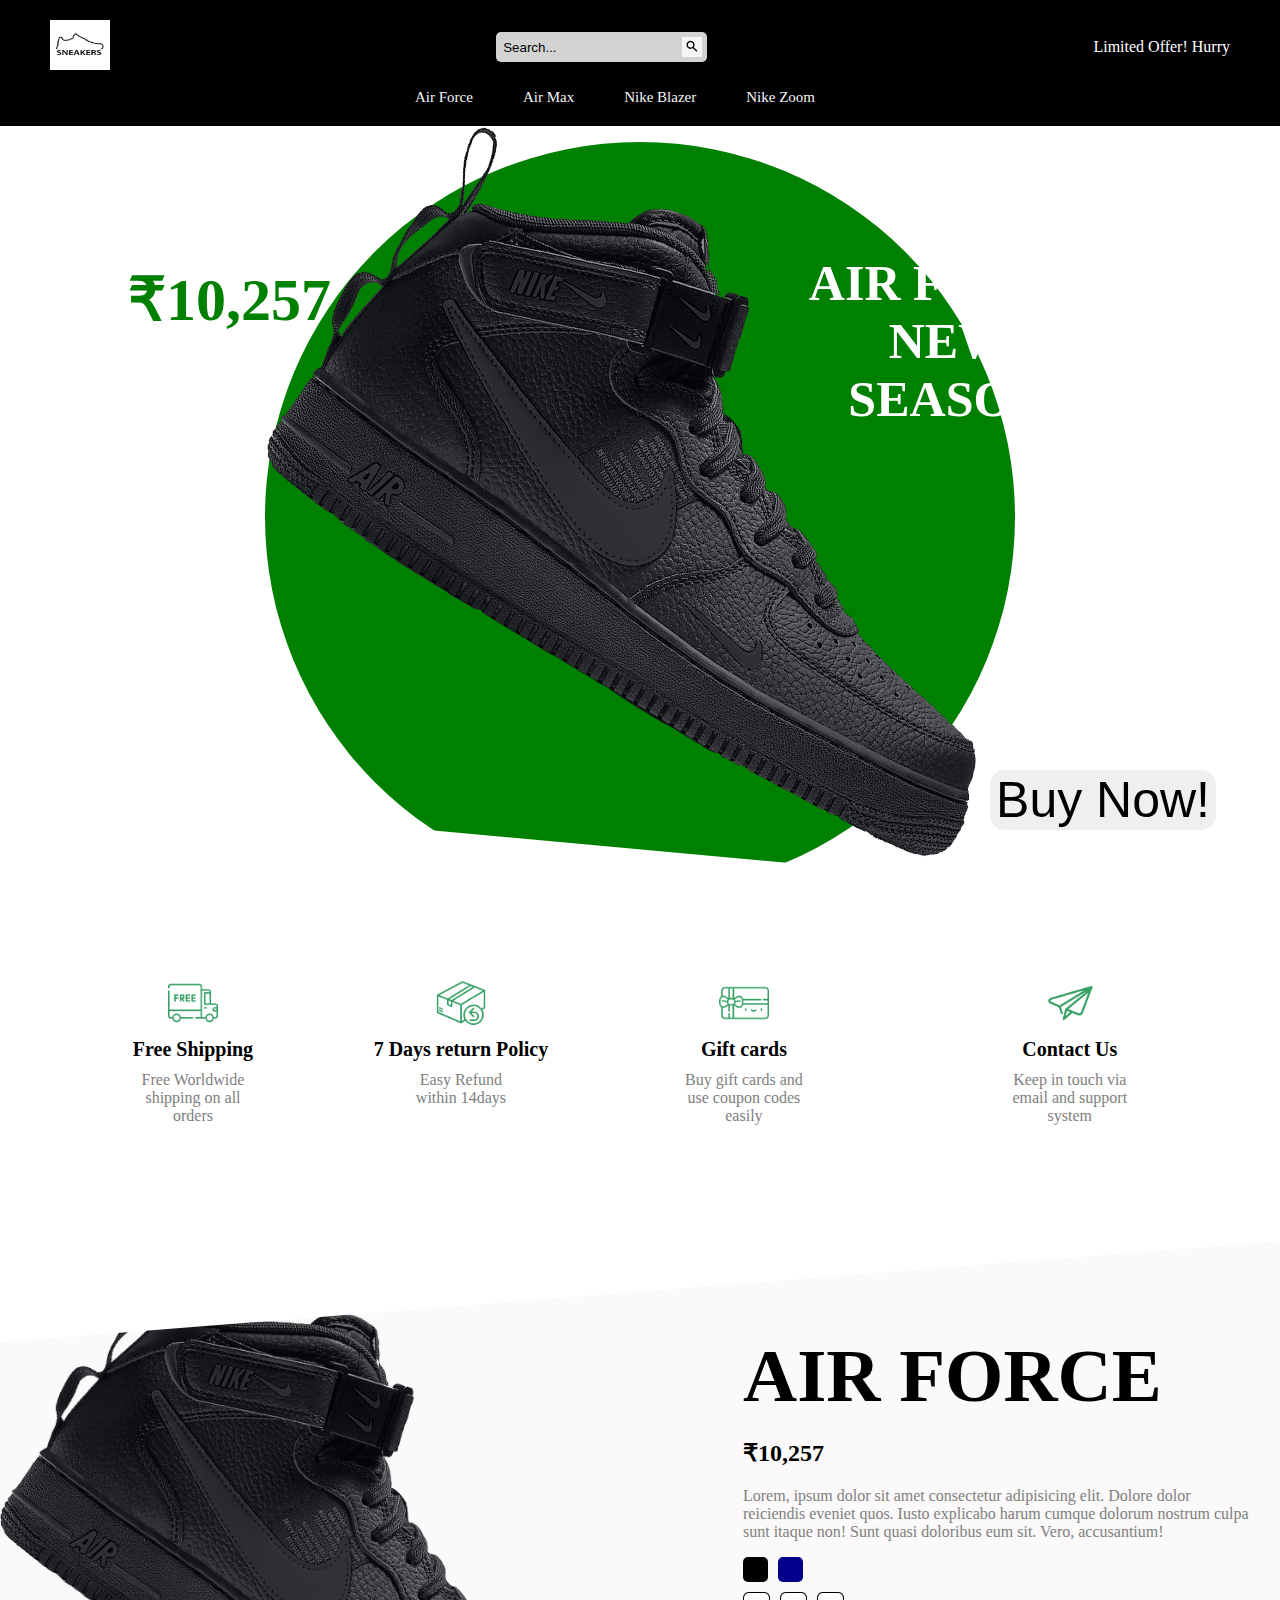
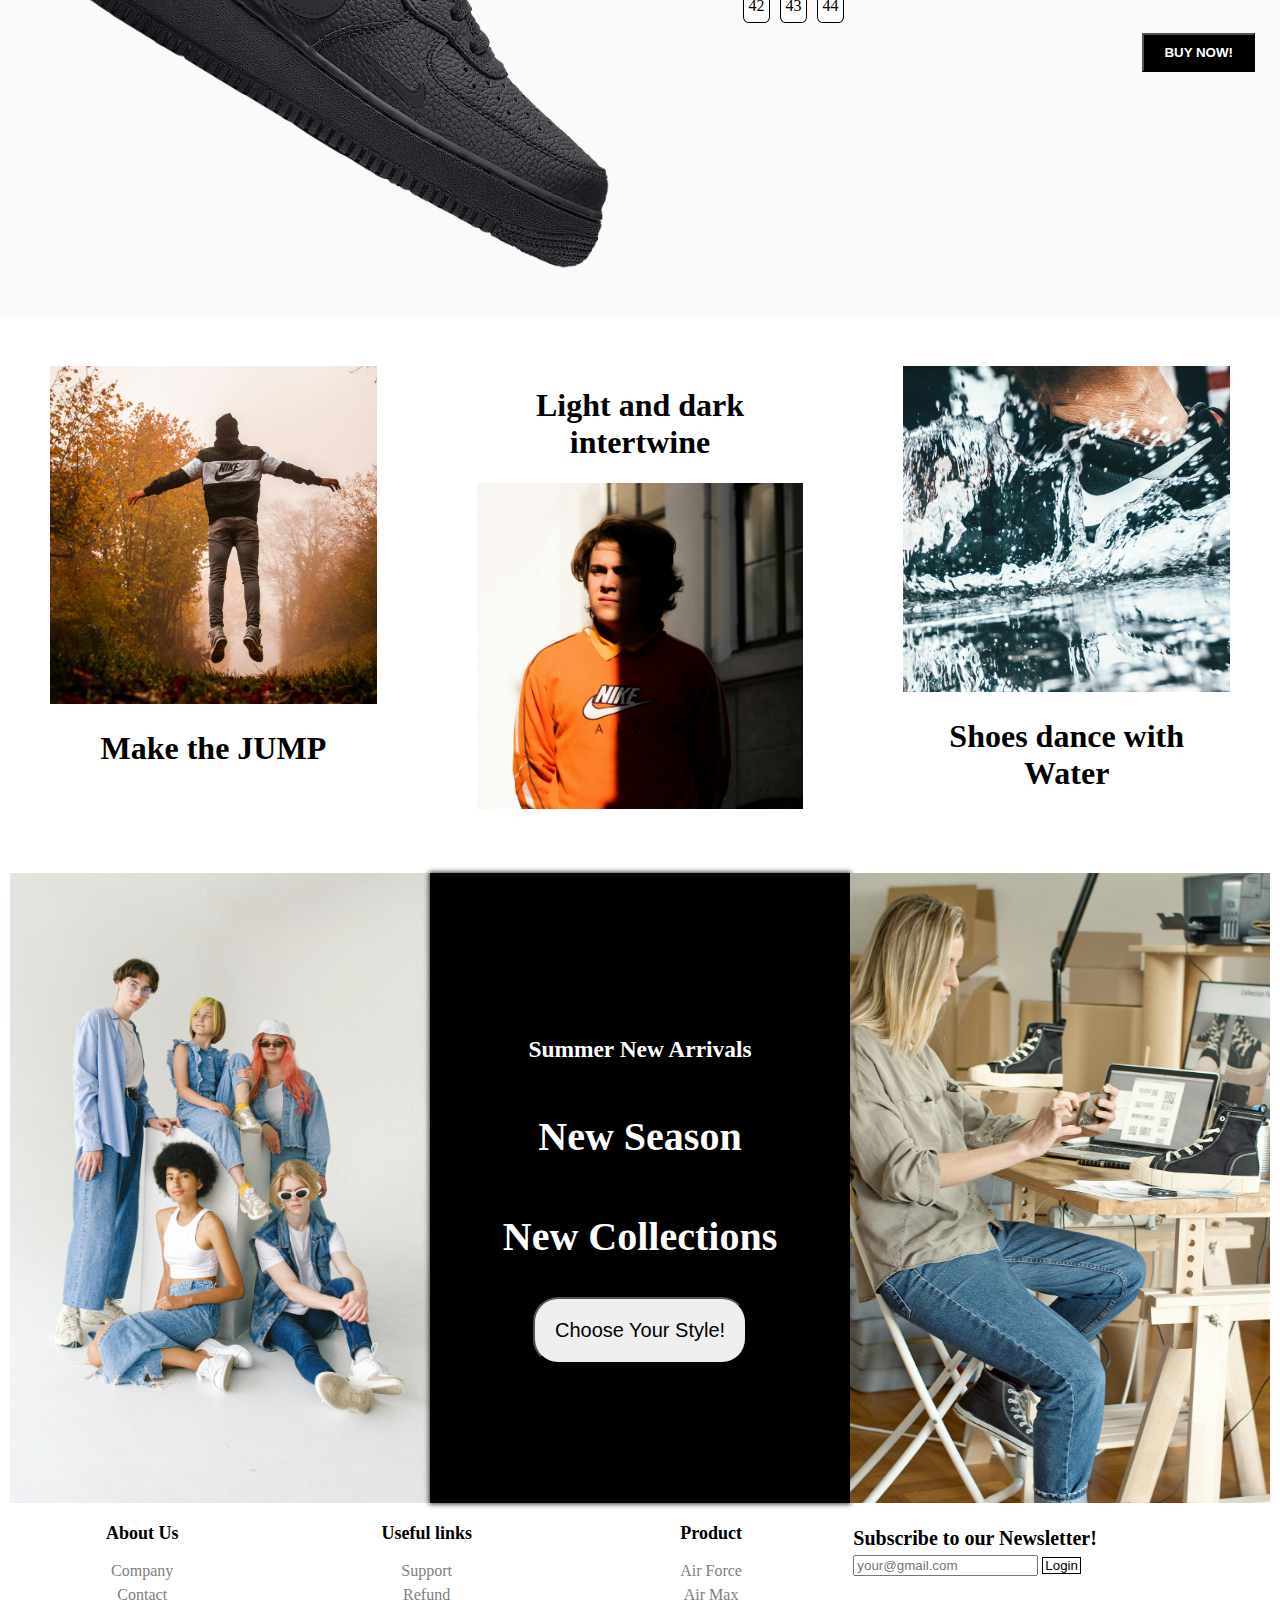
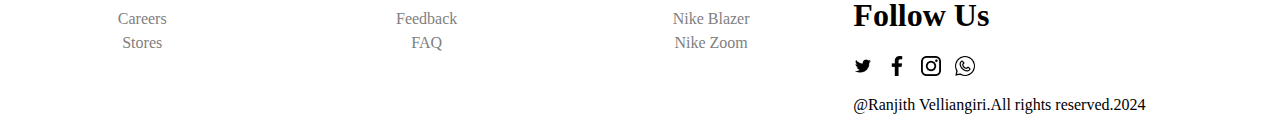
==== commit 8f5f6199: "index.html" ====
--- a/index.html
+++ b/index.html
@@ -4,7 +4,7 @@
             <meta charset="UTF-8">
             <meta name="viewport" content="width=device-width initial-scale=1.0">
             <title>Nike Store</title>
-            <link rel="stylesheet" href="E-Commerce/index.css">
+            <link rel="stylesheet" href="index.css">
         </head>
         <body>
             <nav id="nav">
@@ -224,6 +224,6 @@
                 <p class="copyrights">@Ranjith Velliangiri.All rights reserved.2024</p>
             </div>
         </footer>
-            <script src="E-Commerce/index.js"></script>
+            <script src="index.js"></script>
         </body>
     </html>
--- a/index.css
+++ b/index.css
@@ -0,0 +1,689 @@
+html{
+    scroll-behavior: smooth;
+}
+body{
+    margin: 0;
+    padding: 0;
+}
+
+nav{
+    background-color: black;
+    color: white;
+    padding: 20px 50px;
+}
+
+.logo{
+    height: 50px;
+    width: 60px;
+}
+input:focus{
+    outline: none;
+}
+
+.navTop{
+    display: flex;
+    align-items: center;
+    justify-content: space-between;
+    margin: 0;
+    padding: 0;
+    border: 0;
+}
+
+.search{
+    display: flex;
+    align-items: center;
+    justify-content: center;
+    background-color: lightgray;
+    padding: 5px 5px;
+    border-radius: 5px;
+}
+
+#input{
+    margin: 0px 0px 0px 0px;
+    border: none;
+    background-color: transparent;
+    color: black;
+}
+
+.searchinput::placeholder{
+    color: black;
+}
+.searchimage{
+    height: 20px;
+    width: 20px;
+    margin: 0;
+    padding: 0;
+    border: 0;
+}
+
+.navBottom{
+    display: flex;
+    justify-content: center;
+    align-items: center;
+}
+
+.menuitem{
+    margin-right: 50px;
+    margin-bottom: 0;
+    font-size: 15px;
+    color: whitesmoke;
+    font-weight: 400;
+    cursor: pointer;
+}
+
+.slider{
+    background-image: url(https://images.unsplash.com/photo-1604147495798-57beb5d6af73?ixlib=rb-1.2.1&ixid=MnwxMjA3fDB8MHxwaG90by1wYWdlfHx8fGVufDB8fHx8&auto=format&fit=crop&w=2370&q=80);
+    overflow: hidden;
+    clip-path: polygon(0 0, 100% 0, 100% 100%, 0 85%);
+}
+
+.slideritem{
+    width: 100vw;
+    display: flex;
+    justify-content: center;
+    align-items: center;
+    position: relative;
+    z-index: 1;
+}
+
+.sliderbg{
+    height: 750px;
+    width: 750px;
+    background-color: yellow;
+    border-radius: 50%;
+    position: absolute;
+}
+
+.sliderwrapper{
+    display: flex;
+    align-items: center;
+    flex-direction: row;
+    width: 400vw;
+    z-index: 1;
+    transition: 1s ease-in-out;
+}
+.slideimg{
+    z-index: 1;
+}
+
+.slidertitle{
+    position: absolute;
+    top: 10%;
+    right: 15%;
+    font-size: 50px;
+    color: white;
+    font-weight: 900;
+    text-align: center;
+    z-index: 1;
+}
+.sliderprice{
+    position: absolute;
+    top: 10%;
+    left: 10%;
+    font-size: 60px;
+    color: white;
+    font-weight: 600;
+    z-index: 1;
+}
+
+.buybutton{
+    position: absolute;
+    bottom: 10%;
+    right: 5%;
+    font-size: 50px;
+    font-weight: 500;
+    z-index: 1;
+    border: none;
+    border-radius: 15px;
+    cursor: pointer;
+}
+.buybutton:hover{
+    background-color: black;
+    color: white;
+}
+
+.slideritem:nth-child(1) .sliderbg{
+    background-color: green;
+}
+
+.slideritem:nth-child(2) .sliderbg{
+    background-color: teal;
+}
+
+.slideritem:nth-child(3) .sliderbg{
+    background-color: Pink;
+}
+
+.slideritem:nth-child(4) .sliderbg{
+    background-color: lightblue;
+}
+
+.slideritem:nth-child(1) .sliderprice{
+    color:green;
+}
+.slideritem:nth-child(2) .sliderprice{
+    color:teal;
+}
+.slideritem:nth-child(3) .sliderprice{
+    color:lightpink;
+}
+.slideritem:nth-child(4) .sliderprice{
+    color:lightblue;
+}
+
+.features{
+    display: flex;
+    align-items: center;
+    justify-content: space-between;
+    padding: 50px;
+}
+
+.feature{
+    display: flex;
+    flex-direction: column;
+    justify-content: center;
+    align-items: center;
+    text-align: center;
+    margin: 20px;
+}
+.featureimg{
+    width: 50px;
+    height: 50px;
+}
+
+.featuretitle{
+    font-size: 20px;
+    font-weight: 600;
+    margin: 10px;
+}
+
+.featuredesc{
+    color: gray;
+    width: 50%;
+    height: 100px;
+}
+
+.product{
+    clip-path: polygon(0 15%, 100% 0, 100% 100%, 0 100%);
+    position: relative;
+    background-color: rgb(251, 249, 249);
+}
+
+.productdetails{
+    position: absolute;
+    top: 10%;
+    right: 0;
+    width: 40%;
+    padding: 25px;
+}
+
+.productitle{
+    font-size: 75px;
+    font-weight: 900;
+    margin: 0;
+}
+
+.productdesc{
+    color: gray;
+    font-weight: 100;
+}
+
+.colors, .sizes{
+    display: flex;
+}
+
+.color{
+    height: 25px;
+    width: 25px;
+    margin-right: 10px;
+    background-color: black;
+    border-radius: 20%;
+    cursor: pointer;
+}
+
+.color:last-child{
+    background-color: darkblue;
+}
+.size{
+    background-color: white;
+    height: 25px;
+    width: 25px;
+    margin:10px 10px 10px 0px;
+    border: 1px solid black;
+    text-align: center;
+    border-radius: 20%;
+    padding-top: 4px;
+    margin: 10px;
+    margin-left: 0;
+    cursor: pointer;
+}
+
+.color:hover{
+    box-shadow: 1px 1px;
+}
+
+.size:hover{
+    background-color: black;
+    color: white;
+    font-weight: 100px;
+}
+
+.productbutton{
+    float: right;
+    background-color: black;
+    color: white;
+    font-weight: 600;
+    padding: 10px 20px;
+    cursor: pointer;
+}
+
+.productbutton:hover{
+    background-color: white;
+    color: black;
+}
+
+.paymentinput::placeholder{
+    color: rgb(157, 156, 156);
+}
+.productimg{
+    width: 50%;
+}
+
+.payment{
+    height: 400px;
+    width: 500px;
+    position: absolute;
+    background-color: white;
+    top: 200vh;
+    bottom: 0;
+    left: 30vw;
+    right: 0;
+    display: none;
+    flex-direction: column;
+    padding: 10px 50px;
+    -webkit-box-shadow: 0px 0px 5px 1px rgba(0,0,0,0.78); 
+box-shadow: 0px 0px 5px 1px rgba(0,0,0,0.78);
+}
+
+.paytitle{
+    font-size: 20px;
+    color: gray;
+    text-align: center;
+}
+label{
+    font-size: 15px;
+    font-weight: 300;
+    padding: 5px 0px;
+}
+
+.paymentinput{
+    border: none;
+    border-bottom: 1px solid black;
+    padding: 5px 0px;
+}
+
+.cardinfo{
+    display: flex;
+    justify-content: space-between;
+}
+.payinput{
+    width: 97.5%;
+    border: none;
+    border-bottom: 1px solid black;
+}
+
+.payinput-sm{
+    margin: 10px;
+    margin-left: 0;
+    border: none;
+    border-bottom: 1px solid black;
+    padding: 5px;
+    width: 35%;
+}
+
+.paybutton{
+    border: none;
+    border-radius: 10px;
+    background-color: lightseagreen;
+    height: 25px;
+    width: 100%;
+    
+}
+
+.close{
+    position: absolute;
+    top: 0;
+    right:20px;
+    height: 20px;
+    width: 20px;
+    cursor: pointer;
+    font-size: 20px;
+    background-color: gray;
+    display: flex;
+    justify-content: center;
+    align-items: center;
+    border-radius: 10%;
+}
+.close:hover{
+    color: rgb(179, 14, 14);
+    background-color: whitesmoke;
+}
+
+.gallery{
+    display: flex;
+}
+.galleryitem{
+    flex: 1;
+    padding: 50px 50px;
+    text-align: center;   
+}
+.galleryimg{
+    width: 100%;
+}
+
+
+.newseason{
+    display: flex;
+}
+
+.nsitem{
+    flex: 1;
+    background-color: black;
+    color: white;
+    display: flex;
+    flex-direction: column;
+    justify-content: center;
+    align-items: center;
+    text-align: center;
+    margin: 10px;
+    border: none;
+    font-size: 20px;
+    font-weight: 1000;
+}
+
+.nsimg{
+    width: 100%;
+}
+.nsbutton{
+    cursor: pointer;
+    border-radius: 25px;
+    font-weight: 500;
+    font-size: 20px;
+    padding: 20px;
+}
+.nsitem:nth-child(2){
+    -webkit-box-shadow: 0px 0px 5px 1px rgba(0,0,0,0.78); 
+box-shadow: 0px 0px 5px 1px rgba(0,0,0,0.78);
+    margin: 10px 0;
+}
+
+.nsitem:nth-child(1){
+    margin-right: 0;
+}
+.nsitem:nth-child(3){
+    margin-left: 0;
+}
+
+.nstitle:nth-child(3){
+    padding-bottom:10px;
+}
+
+footer{
+    display: flex;
+}
+.footerleft{
+    flex: 2;
+    display: flex;
+    justify-content: space-between;
+    text-align: center;
+}
+.listitem,  .listitem1{
+    list-style: none;
+    color: gray;
+    padding: 3px;
+    cursor: pointer;
+    
+}
+.fmenu{
+    padding: 10px;
+    width: 100%;
+}
+.menutitle{
+    font-size: 18px;
+    font-weight: 600;
+    padding-bottom: 15px;
+    margin: 0;
+    text-align: center;
+    display: flex;
+    justify-content: center;
+    align-items: center;
+}
+.flist{
+    margin: 0;
+    padding: 0;
+    text-decoration: none;
+}
+
+.footerright{
+    flex: 1;
+    display: flex;
+    flex-direction: column;
+    justify-content: space-between;
+}
+
+.footerimg{
+    width: 20px;
+    height: 20px;
+    margin-right: 10px;
+    cursor: pointer;
+}
+
+.footertitle{
+    margin-bottom: 5px;
+    font-size: 20px;
+    font-weight: 750;
+}
+
+.footerbutton{
+    background-color: white;
+    color: black;
+    cursor: pointer;
+    border: 1px solid black;
+    padding: 0px 2px;
+}
+
+.footerbutton:hover{
+    background-color: black;
+    color: white;
+    border: 3px solid black;
+}
+
+@media screen and (max-width:480px){
+    nav{
+        padding: 20px;
+        margin: 0;
+        flex-wrap: wrap;
+    }
+    .navTop{
+        display: flex;
+        flex-direction: column;
+        
+        flex-wrap: wrap;
+    }
+    .navBottom{
+        flex-wrap: wrap;
+    }
+
+    .menuitem{
+        margin: 20px;
+        font-weight: 700;
+        font-size: 20px;
+    }
+    .navItem:nth-child(3){
+        display: none;
+    }
+    .slider{
+        width: 100%;
+        clip-path: none;
+    }
+    .slidertitle{
+        display: none;
+    }
+    .slideritem{
+        width: 100vw;
+        display: flex;
+        justify-content: center;
+        align-items: center;
+        position: relative;
+    }
+    .sliderbg{
+        height: 300px;
+        width: 300px;
+    }
+    .slideimg{
+        height: 300px;
+        width: 300px;
+    }
+    .sliderprice{
+        top: 0;
+        left: 5%;
+        font-size: 20px;
+        font-weight: 1000;
+    }
+    .buybutton{
+        bottom: 40%;
+        right: 2%;
+        font-size: 20px;
+        font-weight: 200;
+    }
+
+
+    .features{
+        display: flex;
+        flex-direction: column;
+        padding: 0;
+    }
+    .feature{
+        margin: 0;
+    }
+    .featuredesc{
+        height: 75px;
+    }
+
+
+    .product{
+        clip-path: none;
+        display: flex;
+        flex-direction: column;
+        position:unset;
+    }   
+   
+    .productdetails{
+        padding: 0;
+        position: relative;
+        display: flex;
+        flex-direction: column;
+        justify-content: center;
+        align-items: center;
+        text-align: center;
+        width: 100%;
+    }
+    .productitle{
+        font-size: 30px;
+        font-weight: 500;
+    }
+
+    .productimg{
+        display: flex;
+        align-items: center;
+        justify-content: center;
+        width: 100%;
+    }
+    .productdetails{
+        font-size: 20px;
+    }
+    .productdesc{
+        margin: 0;
+        margin-bottom: 10px;
+    }
+
+    #product{
+        position: relative;
+    }
+    .payment{
+        height: 57%;
+        width: 75%;
+        margin: 0 10%;
+        left: 0;
+        padding: 0;
+        top: 150vh;
+        clip-path: none;
+    }
+    label{
+        padding: 10px;
+    }
+    .paymentinput, .payinput, .payinput-sm{
+        width: 92%;
+        margin: 10px;
+    }
+    .paybutton{
+        margin: 10px 10px;
+        width: 92%;
+    }
+    .close{
+        right: 10px;
+    }
+    .cardicons{
+        display: flex;
+        justify-content: center;
+        align-items: center;
+    }
+
+    
+    .gallery{
+        flex-direction: column;
+    }
+    .galleryitem{
+        padding: 0;
+    }
+    .galleryitem:nth-child(1){
+        padding-top: 40px;
+    }
+    .galleryitem:nth-child(2){
+        padding-bottom: 40px;
+    }
+
+
+    .newseason{
+        flex-direction: column;
+    }
+    .nsitem{
+        margin: 0;
+        
+        -webkit-box-shadow: none; /* For older versions of WebKit browsers */
+        box-shadow: none;
+    }
+    .nsbutton{
+        font-weight: 300;
+        font-size: 18px;
+    }
+    .nstitle{
+        margin: 20px;
+    }
+    footer{
+        display: flex;
+        flex-direction: column;
+    }
+    .footerright{
+        justify-content: center;
+        align-items: center;
+    }
+    .footertitleimg{
+        padding: 0px 15px;
+        
+        font-size: 20px;
+    }
+    .mail{
+        padding: 0px;
+    }
+}